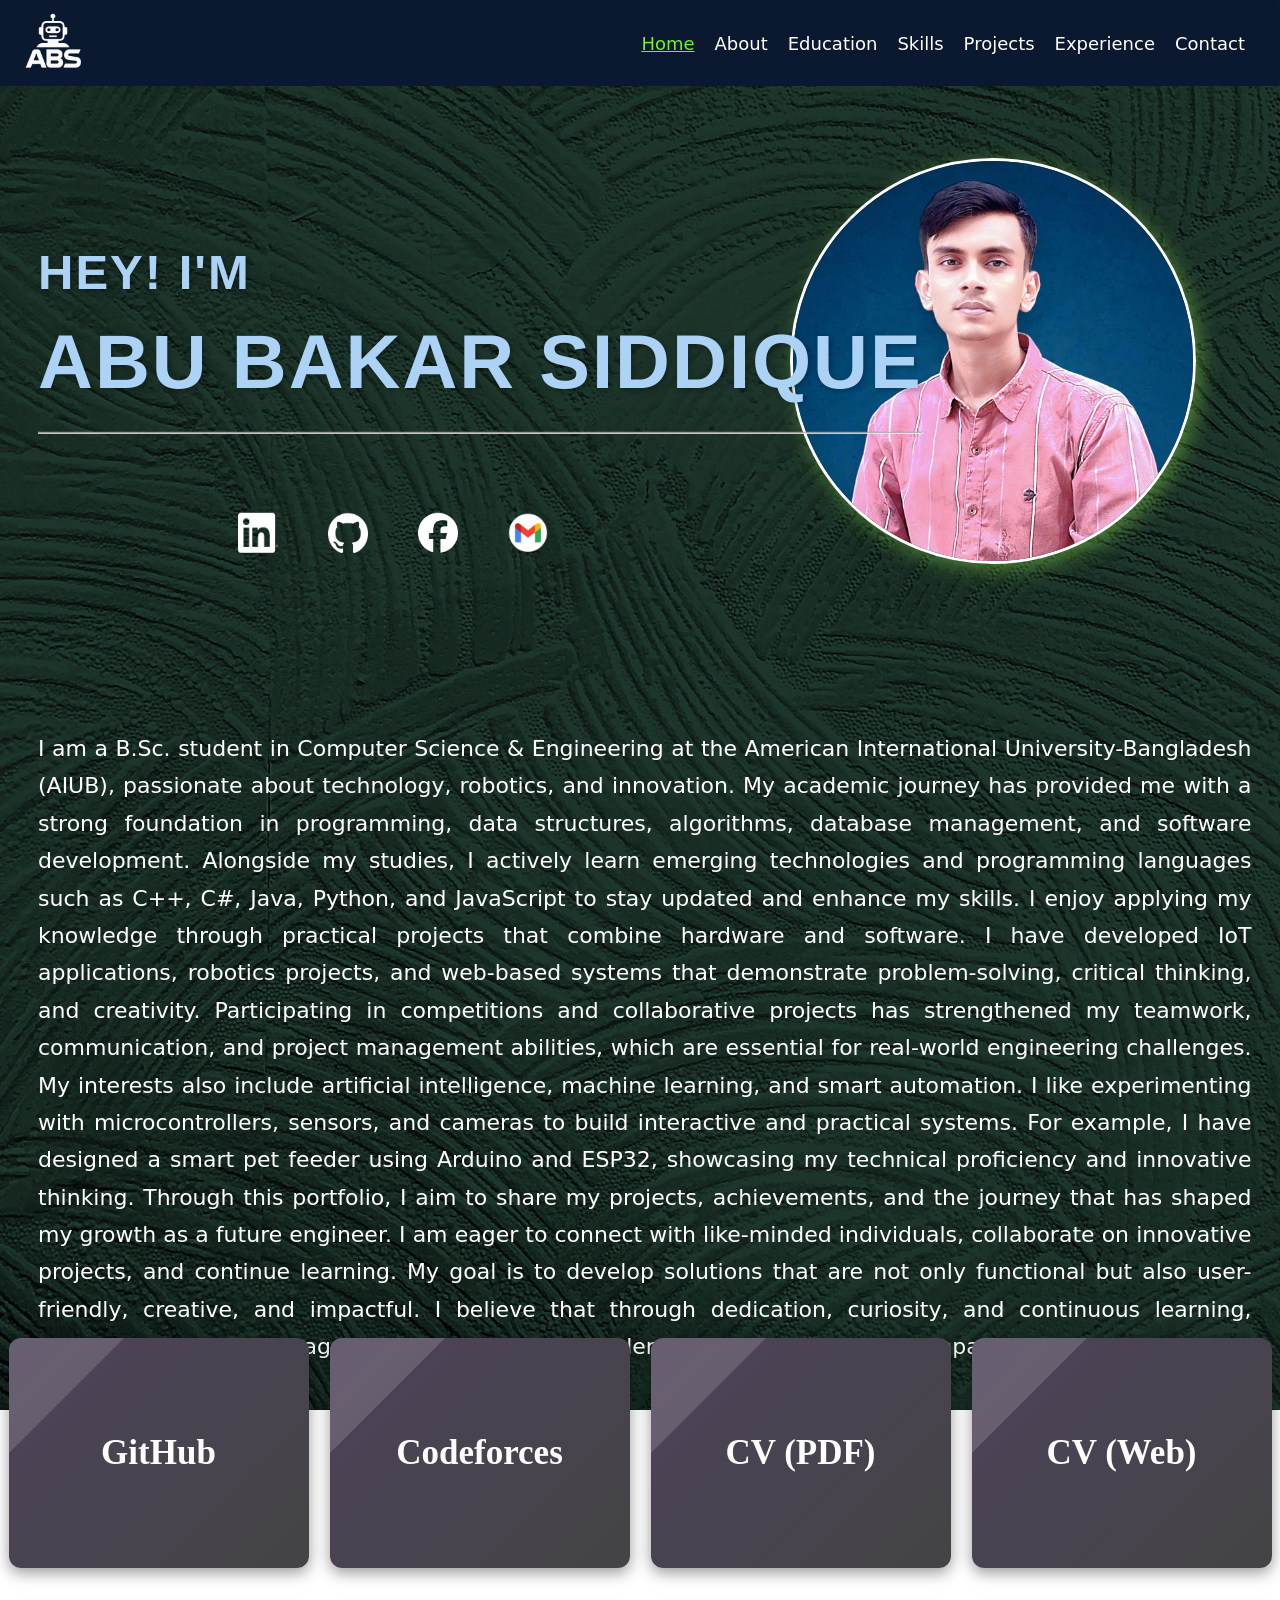
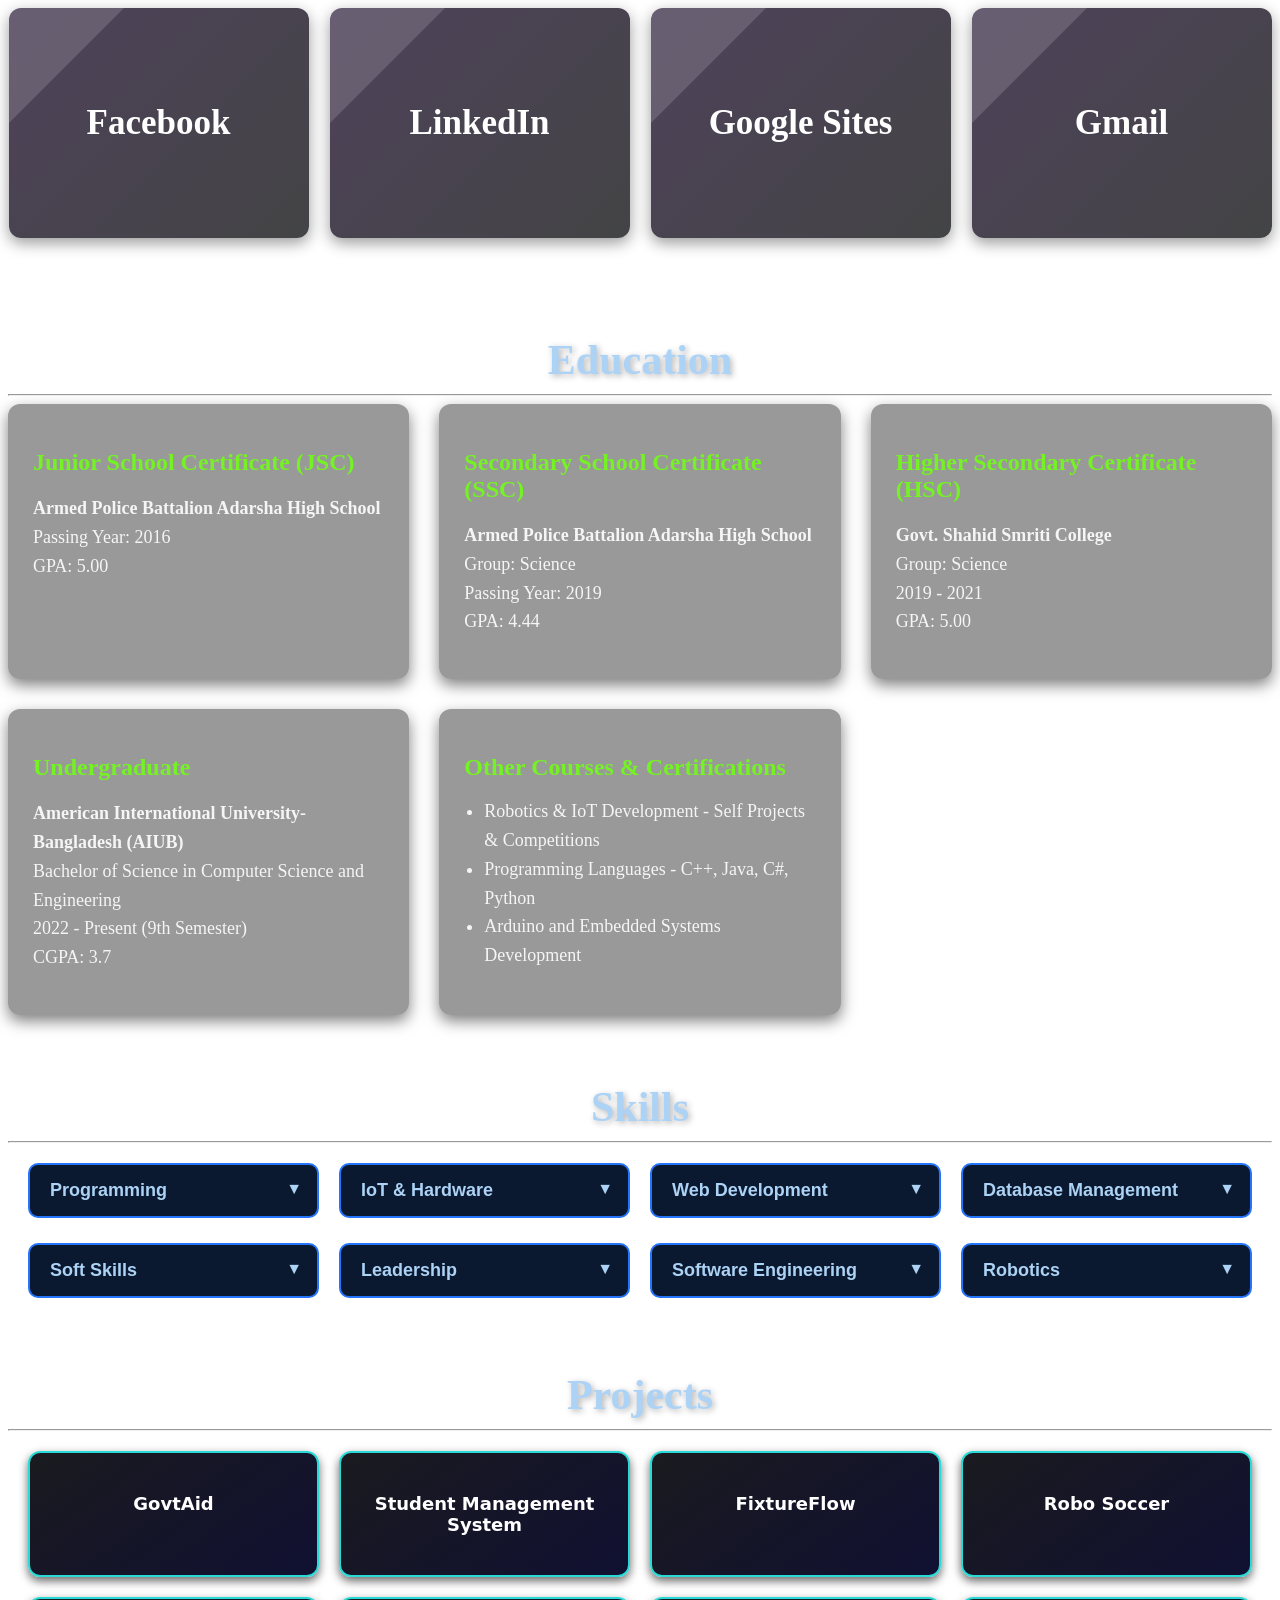
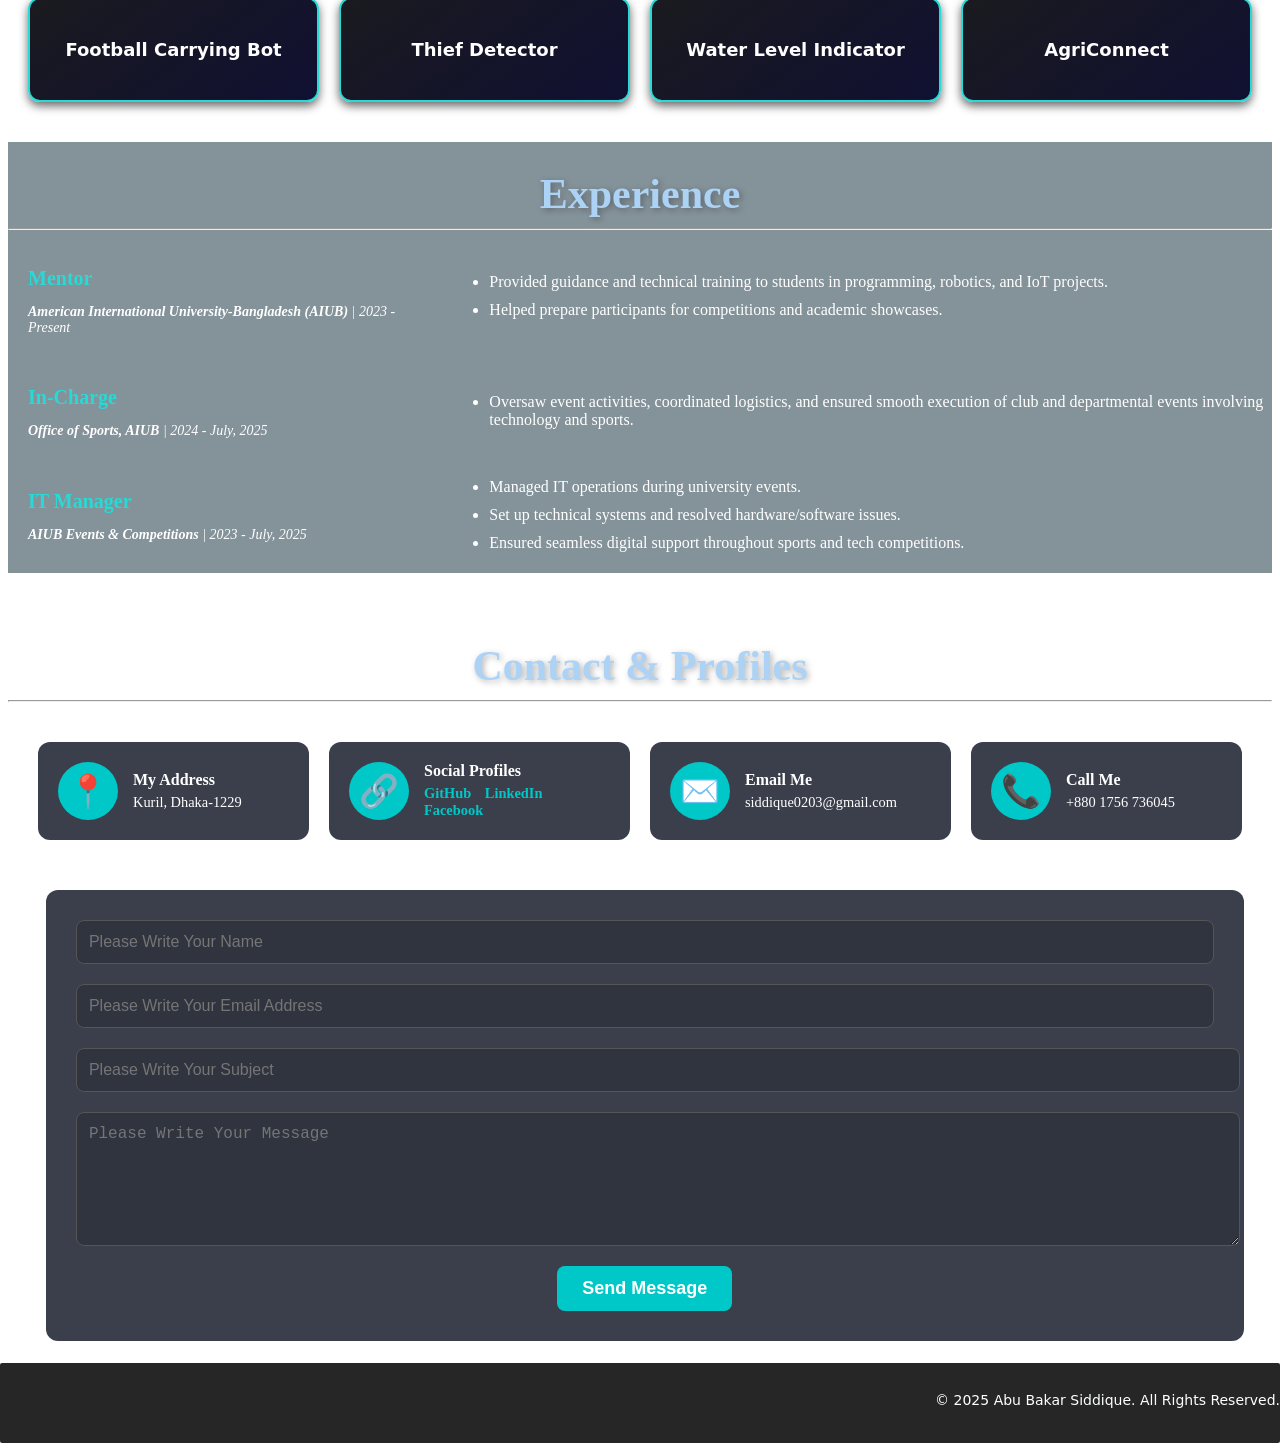
==== index.html @ 4f3260e9 "img" ====
<!DOCTYPE html>
<html lang="en">
<head>
    <meta charset="UTF-8">
    <link rel="stylesheet" href="style.css">
    <title>Portfolio of Siddique</title>
    <header>
        <a href="index.html"><img src="image/abs.png" alt="abs logo"></a>
        <div id="headOption">
            <p class="hp"><a href="#no1">Home</a></p>
            <p class="hp"><a href="#no2">About</a></p>
            <p class="hp"><a href="#no3">Education</a></p>
            <p class="hp"><a href="#no4">Skills</a></p>
            <p class="hp"><a href="#no5">Projects</a></p>
            <p class="hp"><a href="#no6">Experience</a></p>
            <p class="hp" style="margin-right: 35px;"><a href="#no7">Contact</a></p>
        </div>
    </header>
</head>
<body>
    
    <div id="no1" class="content">
        <div id="sidimg"><img src="image/m.jpg"></div>
        <div class="name">
            <h1><span style="font-size: 49px;text-decoration:wavy;">Hey! I'm </span><br> ABU BAKAR SIDDIQUE </h1><hr style="margin-top: -30px;">
        
        <div class="social-links">
            <a href="https://www.linkedin.com/in/md-abu-bakar-siddique-914b93255/" target="_blank">
                <img src="image/ln.png" alt="LinkedIn">
            </a>
            <a href="https://github.com/siddique0203" target="_blank">
                <img src="image/gt.png" alt="GitHub">
            </a>
            <a href="https://www.facebook.com/mdabubakar.siddique.1614" target="_blank">
                <img src="image/fb.png" alt="Facebook">
            </a>
            <a href="mailto:siddique0203@gmail.com">
                <img src="image/gm.png" alt="Email">
            </a>
        </div>
    </div>
        <div id="details">
            <p>
                I am a B.Sc. student in Computer Science & Engineering at the American International University-Bangladesh (AIUB), passionate about technology, robotics, and innovation. My academic journey has provided me with a strong foundation in programming, data structures, algorithms, database management, and software development. Alongside my studies, I actively learn emerging technologies and programming languages such as C++, C#, Java, Python, and JavaScript to stay updated and enhance my skills.  

                I enjoy applying my knowledge through practical projects that combine hardware and software. I have developed IoT applications, robotics projects, and web-based systems that demonstrate problem-solving, critical thinking, and creativity. Participating in competitions and collaborative projects has strengthened my teamwork, communication, and project management abilities, which are essential for real-world engineering challenges.  

                My interests also include artificial intelligence, machine learning, and smart automation. I like experimenting with microcontrollers, sensors, and cameras to build interactive and practical systems. For example, I have designed a smart pet feeder using Arduino and ESP32, showcasing my technical proficiency and innovative thinking.  

                Through this portfolio, I aim to share my projects, achievements, and the journey that has shaped my growth as a future engineer. I am eager to connect with like-minded individuals, collaborate on innovative projects, and continue learning. My goal is to develop solutions that are not only functional but also user-friendly, creative, and impactful. I believe that through dedication, curiosity, and continuous learning, technology can be leveraged to solve real-world problems and create a positive impact in society.
            </p>
        </div>

    </div>
    <div id="no2" class="content" style="height: 600px;">
      <div id="about-buttons">
            <a href="https://github.com/siddique0203" target="_blank" class="btn">GitHub</a>
            <a href="https://codeforces.com/profile/SIDDIQUE.C" target="_blank" class="btn">Codeforces</a>
            <a href="https://drive.google.com/file/d/1Coi8uDRPTYzkLp7B6CYHZ-eCnCxVMT6W/view" target="_blank" class="btn">CV (PDF)</a>
            <a href="cv.html" target="_blank" class="btn">CV (Web)</a>
            <a href="https://facebook.com/mdabubakar.siddique.1614" target="_blank" class="btn">Facebook</a>
            <a href="https://www.linkedin.com/in/md-abu-bakar-siddique-914b93255/" target="_blank" class="btn">LinkedIn</a>
            <a href="https://sites.google.com/view/siddique0203/home?authuser=0" target="_blank" class="btn">Google Sites</a>
            <a href="mailto:siddique0203@gmail.com" target="_blank" class="btn">Gmail</a>
        
        </div>           

    </div>
    <div id="no3" class="content">
        <h1>Education</h1><hr style="margin-top: -30px;">
        <div class="education-grid">
            <section>
                <h2>Junior School Certificate (JSC)</h2>
                <p><strong>Armed Police Battalion Adarsha High School</strong><br>
                Passing Year: 2016<br>
                GPA: 5.00</p>
            </section>

            <section>
                <h2>Secondary School Certificate (SSC)</h2>
                <p><strong>Armed Police Battalion Adarsha High School</strong><br>
                Group: Science<br>
                Passing Year: 2019<br>
                GPA: 4.44</p>
            </section>

            <section>
                <h2>Higher Secondary Certificate (HSC)</h2>
                <p><strong>Govt. Shahid Smriti College</strong><br>
                Group: Science<br>
                2019 - 2021<br>
                GPA: 5.00</p>
            </section>

            <section>
                <h2>Undergraduate</h2>
                <p><strong>American International University-Bangladesh (AIUB)</strong><br>
                Bachelor of Science in Computer Science and Engineering<br>
                2022 - Present (9th Semester)<br>
                CGPA: 3.7</p>
            </section>

            <section>
                <h2>Other Courses & Certifications</h2>
                <ul>
                    <li>Robotics & IoT Development - Self Projects & Competitions</li>
                    <li>Programming Languages - C++, Java, C#, Python</li>
                    <li>Arduino and Embedded Systems Development</li>
                </ul>
            </section>
        </div>
    </div>


   <div id="no4" class="content">
        <h1>Skills</h1><hr style="margin-top: -30px;">

        <div class="skill-accordion">

            <div class="accordion-item">
                <button class="accordion-btn">Programming</button>
                <div class="panel">
                    <ul>
                        <li>C++</li>
                        <li>Java</li>
                        <li>C#</li>
                        <li>Python</li>
                        <li>JavaScript</li>
                        <li>PHP</li>
                    </ul>
                </div>
            </div>

            <div class="accordion-item">
                <button class="accordion-btn">IoT & Hardware</button>
                <div class="panel">
                    <ul>
                        <li>Arduino & ESP32</li>
                        <li>Embedded Systems</li>
                        <li>Robotics Projects</li>
                        <li>Smart Automation</li>
                    </ul>
                </div>
            </div>

            <div class="accordion-item">
                <button class="accordion-btn">Web Development</button>
                <div class="panel">
                    <ul>
                        <li>HTML</li>
                        <li>CSS</li>
                        <li>JavaScript</li>
                        <li>PHP</li>
                        <li>Responsive Design</li>
                    </ul>
                </div>
            </div>

            <div class="accordion-item">
                <button class="accordion-btn">Database Management</button>
                <div class="panel">
                    <ul>
                        <li>MySQL</li>
                        <li>SQL</li>
                        <li>Database Design</li>
                        <li>Query Optimization</li>
                    </ul>
                </div>
            </div>

            <div class="accordion-item">
                <button class="accordion-btn">Soft Skills</button>
                <div class="panel">
                    <ul>
                        <li>Problem Solving</li>
                        <li>Critical Thinking</li>
                        <li>Teamwork & Collaboration</li>
                        <li>Communication</li>
                        <li>Time Management</li>
                    </ul>
                </div>
            </div>

            <div class="accordion-item">
                <button class="accordion-btn">Leadership</button>
                <div class="panel">
                    <ul>
                        <li>Team Leadership</li>
                        <li>Project Management</li>
                        <li>Decision Making</li>
                        <li>Mentoring & Coaching</li>
                    </ul>
                </div>
            </div>

            <div class="accordion-item">
                <button class="accordion-btn">Software Engineering</button>
                <div class="panel">
                    <ul>
                        <li>SDLC</li>
                        <li>Design Patterns</li>
                        <li>Version Control (Git/GitHub)</li>
                        <li>Unit Testing & Debugging</li>
                    </ul>
                </div>
            </div>

            <div class="accordion-item">
                <button class="accordion-btn">Robotics</button>
                <div class="panel">
                    <ul>
                        <li>Robo Soccer Bots</li>
                        <li>Sensor Integration</li>
                        <li>Motor Control & Automation</li>
                        <li>Competition Projects</li>
                    </ul>
                </div>
            </div>

        </div>
    </div>


    <div id="no5" class="content">
        <h1 style=" text-align: center;
        font-size: 42px;
        margin-bottom: 40px;
        color: #acd2f5;
        text-shadow: 2px 2px 6px rgba(0,0,0,0.3);">Projects</h1><hr style="margin-top: -30px;">
        <div class="projects-grid">
    <!-- Project Buttons -->
        <div class="project-card" onclick="showProject('govtaid')">
            <span>GovtAid</span>
            </div>
            <div class="project-card" onclick="showProject('sms')">
            <span>Student Management System</span>
            </div>
            <div class="project-card" onclick="showProject('fixtureflow')">
            <span>FixtureFlow</span>
            </div>
            <div class="project-card" onclick="showProject('robosoccer')">
            <span>Robo Soccer</span>
            </div>
            <div class="project-card" onclick="showProject('footballbot')">
            <span>Football Carrying Bot</span>
            </div>
            <div class="project-card" onclick="showProject('thiefdetector')">
            <span>Thief Detector</span>
            </div>
            <div class="project-card" onclick="showProject('waterlevel')">
            <span>Water Level Indicator</span>
            </div>
            <div class="project-card" onclick="showProject('agriconnect')">
            <span>AgriConnect</span>
            </div>
        </div>

        <!-- Project Details (Hidden initially) -->
        <div id="project-details" class="project-details">
            
        </div>
        
    </div>

    <div id="no6" class="content">
        <h1 style="text-align: center;
    font-size: 42px;
    margin-bottom: 40px;
    color: #acd2f5;
    text-shadow: 2px 2px 6px rgba(0,0,0,0.3);">Experience</h1>
        <hr style="margin-top: -30px;">

        <div class="experience-container">
            <div class="experience-left">
                <h2>Mentor</h2>
                <p><strong>American International University-Bangladesh (AIUB)</strong> | 2023 - Present</p>
            </div>
            <div class="experience-right">
                <ul>
                    <br><li>Provided guidance and technical training to students in programming, robotics, and IoT projects.</li>
                    <li>Helped prepare participants for competitions and academic showcases.</li>
                </ul>
            </div>
            
            <div class="experience-left">
                <h2>In-Charge</h2>
                <p><strong>Office of Sports, AIUB</strong> | 2024 - July, 2025</p>
            </div>
            <div class="experience-right">
                <ul>
                    <br><li>Oversaw event activities, coordinated logistics, and ensured smooth execution of club and departmental events involving technology and sports.</li>
                </ul>
            </div>

            <div class="experience-left">
                <h2>IT Manager</h2>
                <p><strong>AIUB Events & Competitions</strong> | 2023 - July, 2025</p>
            </div>
            <div class="experience-right">
                <ul>
                    <li>Managed IT operations during university events.</li>
                    <li>Set up technical systems and resolved hardware/software issues.</li>
                    <li>Ensured seamless digital support throughout sports and tech competitions.</li>
                </ul>
            </div>
        </div>
    </div>

    <div id="no7" class="content">
            <h1 style="text-align: center;
                font-size: 42px;
                margin-bottom: 40px;
                color: #acd2f5;
                text-shadow: 2px 2px 6px rgba(0,0,0,0.3);">Contact & Profiles</h1>
            <hr style="margin-top: -30px; margin-bottom: 40px;">
            <div class="contact-cards">
        <div class="card" style="margin-left: 30px;">
            <div class="icon">📍</div>
            <div class="details">
                <h4>My Address</h4>
                <p>Kuril, Dhaka-1229</p>
            </div>
            </div>

            <div class="card">
            <div class="icon">🔗</div>
            <div class="details">
                <h4>Social Profiles</h4>
                <p>
                <a href="https://github.com/siddique0203" target="_blank">GitHub</a>
                <a href="https://www.linkedin.com/in/md-abu-bakar-siddique-914b93255/" target="_blank">LinkedIn</a>
                <a href="https://www.facebook.com/mdabubakar.siddique.1614" target="_blank">Facebook</a>
                </p>
            </div>
            </div>

            <div class="card">
            <div class="icon">✉️</div>
            <div class="details">
                <h4>Email Me</h4>
                <p>siddique0203@gmail.com</p>
            </div>
            </div>

            <div class="card" style="margin-right: 30px;">
            <div class="icon">📞</div>
            <div class="details">
                <h4>Call Me</h4>
                <p>+880 1756 736045</p>
            </div>
            </div>
        </div>

        <!-- Email Form -->
        <form id="email-form" class="email-form">
            <div class="form-row">
            <input type="text" name="name" placeholder="Please Write Your Name" required>
            <input type="email" name="email" placeholder="Please Write Your Email Address" required>
            </div>
            <input type="text" name="subject" placeholder="Please Write Your Subject" required>
            <textarea name="message" rows="6" placeholder="Please Write Your Message" required></textarea>
            <button type="submit" class="send-btn" disabled>Send Message</button>
        </form>
    </div>


    <footer>
        <p>&copy; 2025 Abu Bakar Siddique. All Rights Reserved.</p>
    </footer>
    <script src="script.js"></script>
</body>
</html>
---- style.css ----
body{   
    background-image: url("image/bg.jpg");
    display: flex;
    flex-direction: column;
    background-repeat: no-repeat;
    background-size: cover;     /* make it cover full screen */
    background-attachment: fixed; /* keeps background fixed */
    background-position: center;
}
header{
    background-color: #0A192F;
    position:fixed;
    display: flex;
    border-radius: 2px;
    width: 100%;
    margin:-8px;
    color:#FFFFFF;
    font-family: system-ui, -apple-system, BlinkMacSystemFont, 'Segoe UI', Roboto, Oxygen, Ubuntu, Cantarell, 'Open Sans', 'Helvetica Neue', sans-serif;
    z-index: 1000;
}

header img{
    position: relative;
    display:flex;
    height: 80px;
    border-radius: 4px;
    padding: 3px;
    left:10px;
    transition: transform 0.2s ease-in-out;
}
header img:hover{
    transform: scale(1.05);

}

#headOption {
    display: flex;
    position: absolute;
    gap: 20px; 
    align-items: center;
    text-align: right;
    right:0%;
    top: 20%;
}
#headOption a{
    color: white;
    text-decoration: none;
    display: inline-block;
    transition: transform 0.3s ease-in-out;
    font-weight: 550px;
    font-size: 18px;
}
#headOption a:hover, #headOption a:focus{
    color: rgb(115, 242, 36);
    text-decoration: underline;
    transform: scale(1.05);
    transform: translateY(-3px);
}
#headOption a.active {
    color: rgb(115, 242, 36);   /* Highlight color */
    text-decoration: underline;
}
footer{
    background-color:#262627;
    color:#fdffff;
    font-family: system-ui, -apple-system, BlinkMacSystemFont, 'Segoe UI', Roboto, Oxygen, Ubuntu, Cantarell, 'Open Sans', 'Helvetica Neue', sans-serif;
    font-size: 14px;
    padding: 15px 0;
    text-align: right;
    border-radius: 2px;
    margin: -8px;
    z-index: 1000;
    height: 50px;
}
#no7{
    margin-bottom: 30px;
}
#no1 {
    margin-top: 100px;
    display: flex;
    position: relative;
    min-height: 1200px;  
}
.content{
    /*border: 1px solid white;*/
    color:white;
    border-bottom: 10px;
}
;
;

;
;
;
#sidimg {
    
    transform: translateX(-50%);
    text-align: center;
}

#sidimg img {
    position: absolute;
    top: 50px;              
    right:6%;
    width: 400px;          
    height: 400px;
    border-radius: 50%;
    object-fit: cover;
    border: 3px solid white;
    box-shadow: 5px 6px 20px rgba(155, 247, 75, 0.4);
    transition: transform 0.3s ease-in-out;
}

#sidimg img:hover {
    transform: scale(1.08);
}
.name {
    font-family: 'Montserrat', sans-serif;
    font-size: 38px;
    position: absolute;
    top: 200px;
    left: 30px;
    transform: translateY(-50%);
    color: #acd2f5; 
    letter-spacing: 2px;
    line-height: 1.3;
    text-transform: uppercase;
    text-shadow: 2px 2px 6px rgba(0,0,0,0.3);
    
}
.social-links {
    position: absolute;   
    top: 350px;            
    left: 200px;
    display: flex;
    gap: 50px;
}

.social-links a img {
    width: 40px;           
    height: 40px;
    transition: transform 0.3s, filter 0.3s;
}

.social-links a img:hover {
    transform: scale(1.2);
    filter: brightness(1.5);   
}



#details {
    height: 44%;
    width: 96%;
    position: absolute;
    top: 600px;
    left: 30px;
    font-family:system-ui, -apple-system, BlinkMacSystemFont, 'Segoe UI', Roboto, Oxygen, Ubuntu, Cantarell, 'Open Sans', 'Helvetica Neue', sans-serif;
    font-size: 22px;
    color:white;
    line-height: 1.7;
    text-align: justify;
}
,
,
,
,
,
#no2{
   position: relative;
    height: 1000px;
    display: flex;
    justify-content: center;   
    align-items: center;       
    padding: 50px 0;
    text-align: center;
    border: 20px;
}

#about-buttons {
    display: grid;
    grid-template-columns: repeat(4, 1fr); 
    justify-items: center;  
    position: relative;
    top:20px; 
    gap: 20px;
    

}

.btn {
    height: 200px;
    display: inline-block;
    padding: 15px 25px;
    font-size: 35px;
    font-weight: bold;
    color: #fff;
    text-decoration: none;
    text-align: center;
    border-radius: 12px;  
    background: linear-gradient(135deg, #4e425a, #434445);  
    box-shadow: 0 5px 15px rgba(0, 0, 0, 0.4);
    transition: all 0.4s ease;
    width: 100%;
    max-width: 250px;
    position: relative;
    overflow: hidden;
    margin: 10px;
     display: flex;               /* use flex for perfect centering */
    align-items: center;         /* vertical center */
    justify-content: center;     /* horizontal center */
    text-align: center; 
  }

  .btn::before {
    content: '';
    position: absolute;
    top: 0;
    left: -100%;
    width: 100%;
    height: 100%;
    background: rgba(255,255,255,0.15);
    transform: skewX(-45deg);
    transition: all 0.5s ease;
  }

  .btn:hover::before {
    left: 100%;
  }

  .btn:hover {
    transform: translateY(-5px);
    box-shadow: 0 10px 20px rgba(0, 0, 0, 0.6);
  }

  .btn:active {
    transform: translateY(2px);
    box-shadow: 0 5px 10px rgba(0, 0, 0, 0.5);
  }
  ,
  ,
  ,
  ,
  ,
  #no3 {
    position: relative;
    background-color: #0A192F; /* dark background for contrast */
    color: white;
    padding: 50px 40px;
    font-family: system-ui, sans-serif;
}

#no3 h1 {
    text-align: center;
    font-size: 42px;
    margin-bottom: 40px;
    color: #acd2f5;
    text-shadow: 2px 2px 6px rgba(0,0,0,0.3);
}

.education-grid {
    display: grid;
    grid-template-columns: repeat(auto-fit, minmax(400px, 1fr));
    gap: 30px;
}

.education-grid section {
    background-color: rgba(0,0,0,0.4);
    padding: 25px;
    border-radius: 12px;
    box-shadow: 0 6px 15px rgba(0,0,0,0.5);
    transition: transform 0.3s, box-shadow 0.3s;
}

.education-grid section:hover {
    transform: translateY(-5px);
    box-shadow: 0 12px 25px rgba(0,0,0,0.7);
}

.education-grid h2 {
    color: #75f224; /* subtle highlight */
    margin-bottom: 12px;
}

.education-grid p, .education-grid li {
    color: #f5f5f5;
    font-size: 18px;
    line-height: 1.6;
}

.education-grid ul {
    padding-left: 20px;
}
;
;
;
;
;
#no4 {
    padding: 50px 40px;
    background-color: #0A192F;
    color: white;
    font-family: system-ui, sans-serif;
}

#no4 h1 {
    text-align: center;
    font-size: 42px;
    margin-bottom: 40px;
    color: #acd2f5;
    text-shadow: 2px 2px 6px rgba(0,0,0,0.3);
}

.skill-accordion {
    display: grid;
    grid-template-columns: repeat(4, 1fr);     
    gap: 20px;
    margin-top: 20px;
    margin-left: 20px;
    margin-right: 20px;
}

.accordion-item {
    display: flex;
    flex-direction: column;
}

.accordion-btn {
    background-color: #0A192F;
    color: #acd2f5;
    font-size: 18px;
    font-weight: 600;
    border: 2px solid #2575fc;
    padding: 15px 20px;
    border-radius: 10px;
    cursor: pointer;
    text-align: left;
    position: relative;
    transition: all 0.3s ease;
}

.accordion-btn:hover {
    background-color: #2575fc;
    color: white;
}

.accordion-btn::after {
    content: '\25BC';
    position: absolute;
    right: 15px;
    font-size: 16px;
    transition: transform 0.3s ease;
}

.accordion-btn.active::after {
    transform: rotate(180deg);
}

.panel {
    max-height: 0;
    overflow: hidden;
    transition: max-height 0.5s ease;
    background-color: rgba(37, 21, 21, 0.8);
    border-radius: 0 0 10px 10px;
    padding: 0 15px;
    margin-top: 5px;
}

.panel ul {
    list-style-type: disc;
    margin: 10px 0;
    padding-left: 20px;
}

.panel ul li {
    padding: 5px 0;
    font-size: 16px;
    color: #ffffff;
}
;
;
;
;
#no5 h1 {
    text-align: center;
    font-size: 42px;
    margin-bottom: 40px;
    color: #acd2f5;
    text-shadow: 2px 2px 6px rgba(0,0,0,0.3);
}

.projects-grid {
    display: grid;
    grid-template-columns: repeat(4, 1fr);     
    gap: 20px;
    margin-top: 20px;
    margin-left: 20px;
    margin-right: 20px;
}

 
.project-card {
  background: linear-gradient(145deg, #1a1a1f, #101032);
  border: 2px solid #29d9d5;
  font-family: system-ui, sans-serif;
  font-size: 18px;
  border-radius: 12px;
  padding: 40px 0;
  text-align: center;
  color: #fff;
  font-weight: 600;
  cursor: pointer;
  transition: all 0.3s ease;
  box-shadow: 0 4px 10px rgba(0,0,0,0.6);
}

.project-card:hover {
  transform: scale(1.08);
  background: linear-gradient(145deg, #0d0d12, #1a1a1f);
  box-shadow: 0 6px 15px rgba(41, 217, 213, 0.7);
}

 
.project-details {
  margin-top: 30px;
  padding: 20px;
  background: rgba(20, 20, 25, 0.9);
  border: 1px solid #29d9d5;
  border-radius: 10px;
  color: #eee;
  display: none;
  animation: fadeIn 0.5s ease;
}

@keyframes fadeIn {
  from { opacity: 0; transform: translateY(20px); }
  to { opacity: 1; transform: translateY(0); }
}
;
;
;;
;
;
#no6 h1 {
    text-align: center;
    font-size: 42px;
    margin-bottom: 40px;
    color: #acd2f5;
    text-shadow: 2px 2px 6px rgba(0,0,0,0.3);
}

#no6{
    background: rgba(10, 38, 52, 0.5);
    margin-top: 20px;

}
}
#no3{
    margin-top: 40px;
}
#no4{
    margin-top: 40px;
}
#no5{
    margin-top: 40px;
}
#no6{
    margin-top: 40px;
}
#no7{
    margin-top: 40px;
}
.experience-container {
    display: grid;
    grid-template-columns: 1fr 2fr;
    gap: 20px 40px;
    margin-top: 20px;
    margin-left: 20px;
    
}

.experience-left h2 {
    color: #29d9d5;
    font-size: 20px;
    margin-bottom: 5px;
}

.experience-left p {
    color: #ffffff;
    font-size: 14px;
    font-style: italic;
}

.experience-right ul {
    list-style-type: disc;
    padding-left: 20px;
    margin-top: 0;
}

.experience-right ul li {
    padding: 5px 0;
    font-size: 16px;
    color: #ffffff;
}
;
;
;;
;
;
;
;

#no6 h1 {
    text-align: center;
    font-size: 42px;
    margin-bottom: 40px;
    color: #acd2f5;
    text-shadow: 2px 2px 6px rgba(0,0,0,0.3);
}

.contact-cards {
  display: grid;
  grid-template-columns: repeat(auto-fit, minmax(250px, 1fr));
  gap: 20px;
  margin-bottom: 50px;
}

.card {
  background-color: #3a3f4b;
  display: flex;
  align-items: center;
  padding: 20px;
  border-radius: 12px;
  gap: 15px;
  transition: all 0.3s ease;
}


.card:hover {
  background-color: #434a58;
}

.card .icon {
  font-size: 2em;
  background-color: #00c8c8;
  padding: 10px;
  border-radius: 50%;
  display: flex;
  align-items: center;
  justify-content: center;
}

.card .details h4 {
  margin: 0 0 5px 0;
  font-weight: 600;
}

.card .details p {
  margin: 0;
  font-size: 0.9em;
}


.card .details p a {
  color: #00c8c8;
  margin-right: 10px;
  text-decoration: none;
  font-weight: bold;
}
.card .details p a:hover { text-decoration: underline; }


.email-form {
  background-color: #3a3f4b;
  padding: 30px;
  border-radius: 12px;
  display: flex;
  flex-direction: column;
  gap: 20px;
  width: 90%;
  display: flex;
  position:relative;
  left:3%;
  font-family: system-ui, -apple-system, BlinkMacSystemFont, 'Segoe UI', Roboto, Oxygen, Ubuntu, Cantarell, 'Open Sans', 'Helvetica Neue', sans-serif;
}

.email-form .form-row {
  display: flex;
  gap: 20px;
  flex-wrap: wrap;
}

.email-form input,
.email-form textarea {
  padding: 12px;
  border-radius: 8px;
  border: 1px solid #555;
  background-color: #2f343f;
  color: #fff;
  font-size: 16px;
  width: 100%;
}

.email-form input:focus,
.email-form textarea:focus {
  outline: none;
  border-color: #00c8c8;
  box-shadow: 0 0 8px rgba(0,200,200,0.5);
}

.send-btn {
  background-color: #00c8c8;
  color: #fff;
  border: none;
  padding: 12px 25px;
  border-radius: 8px;
  font-weight: bold;
  font-size: 18px;
  cursor: pointer;
  align-self: flex-start;
  transition: all 0.3s ease;
  display: flex;
  align-self: center;
}

.send-btn:hover {
  background-color: #00a0a0;
  transform: translateY(-2px);
}
;
;
;
;
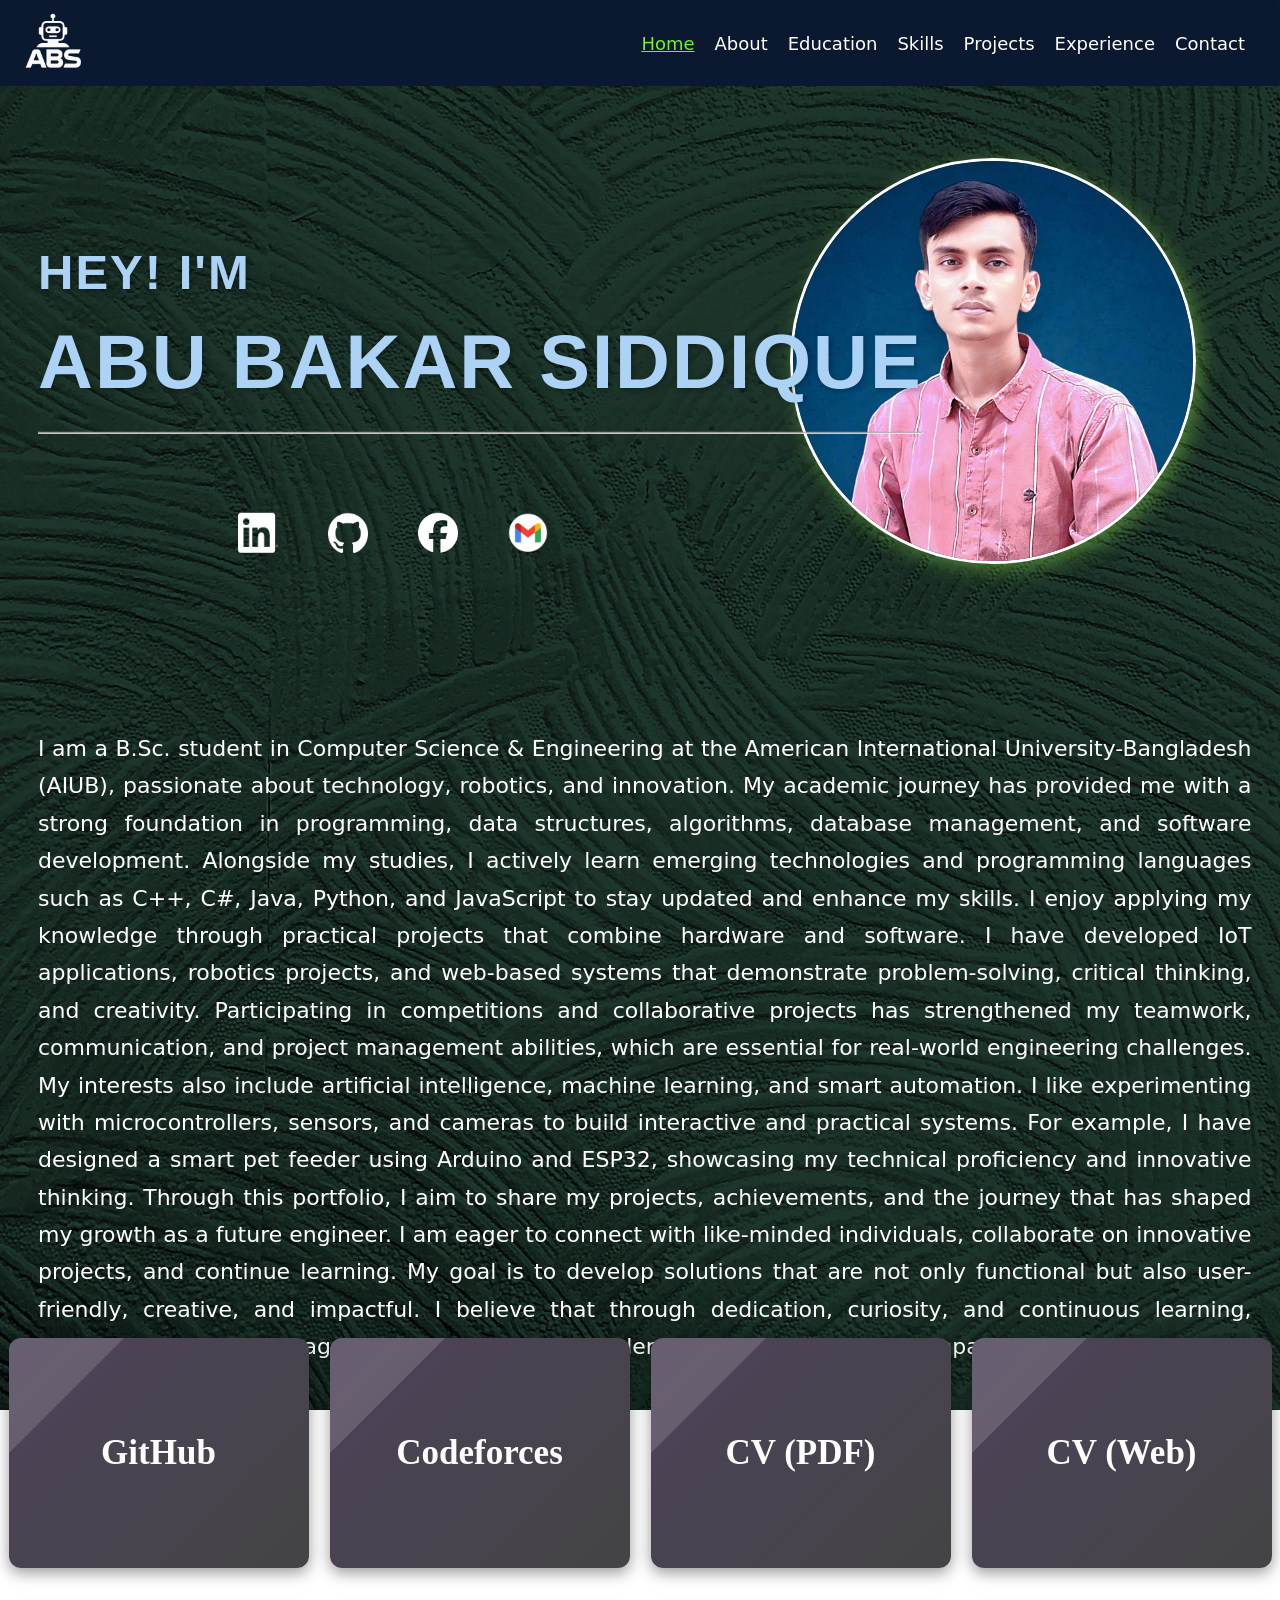
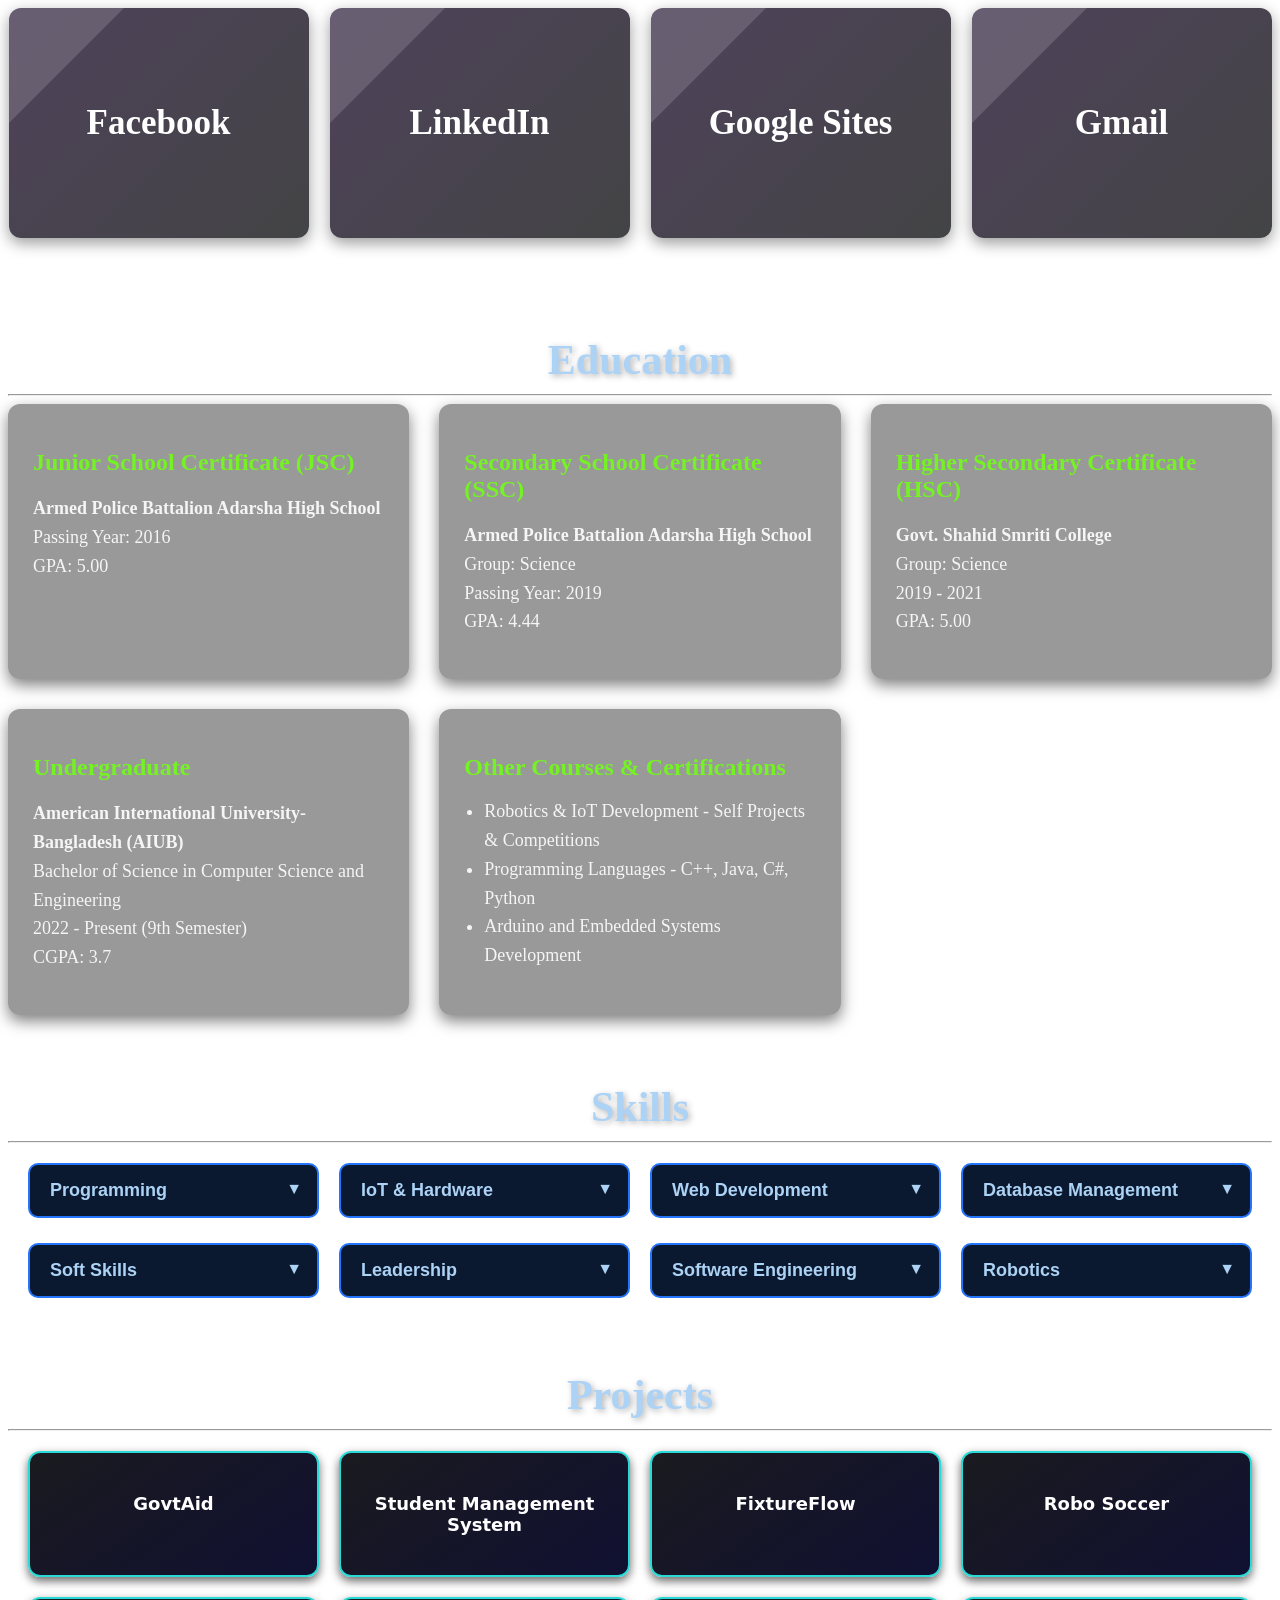
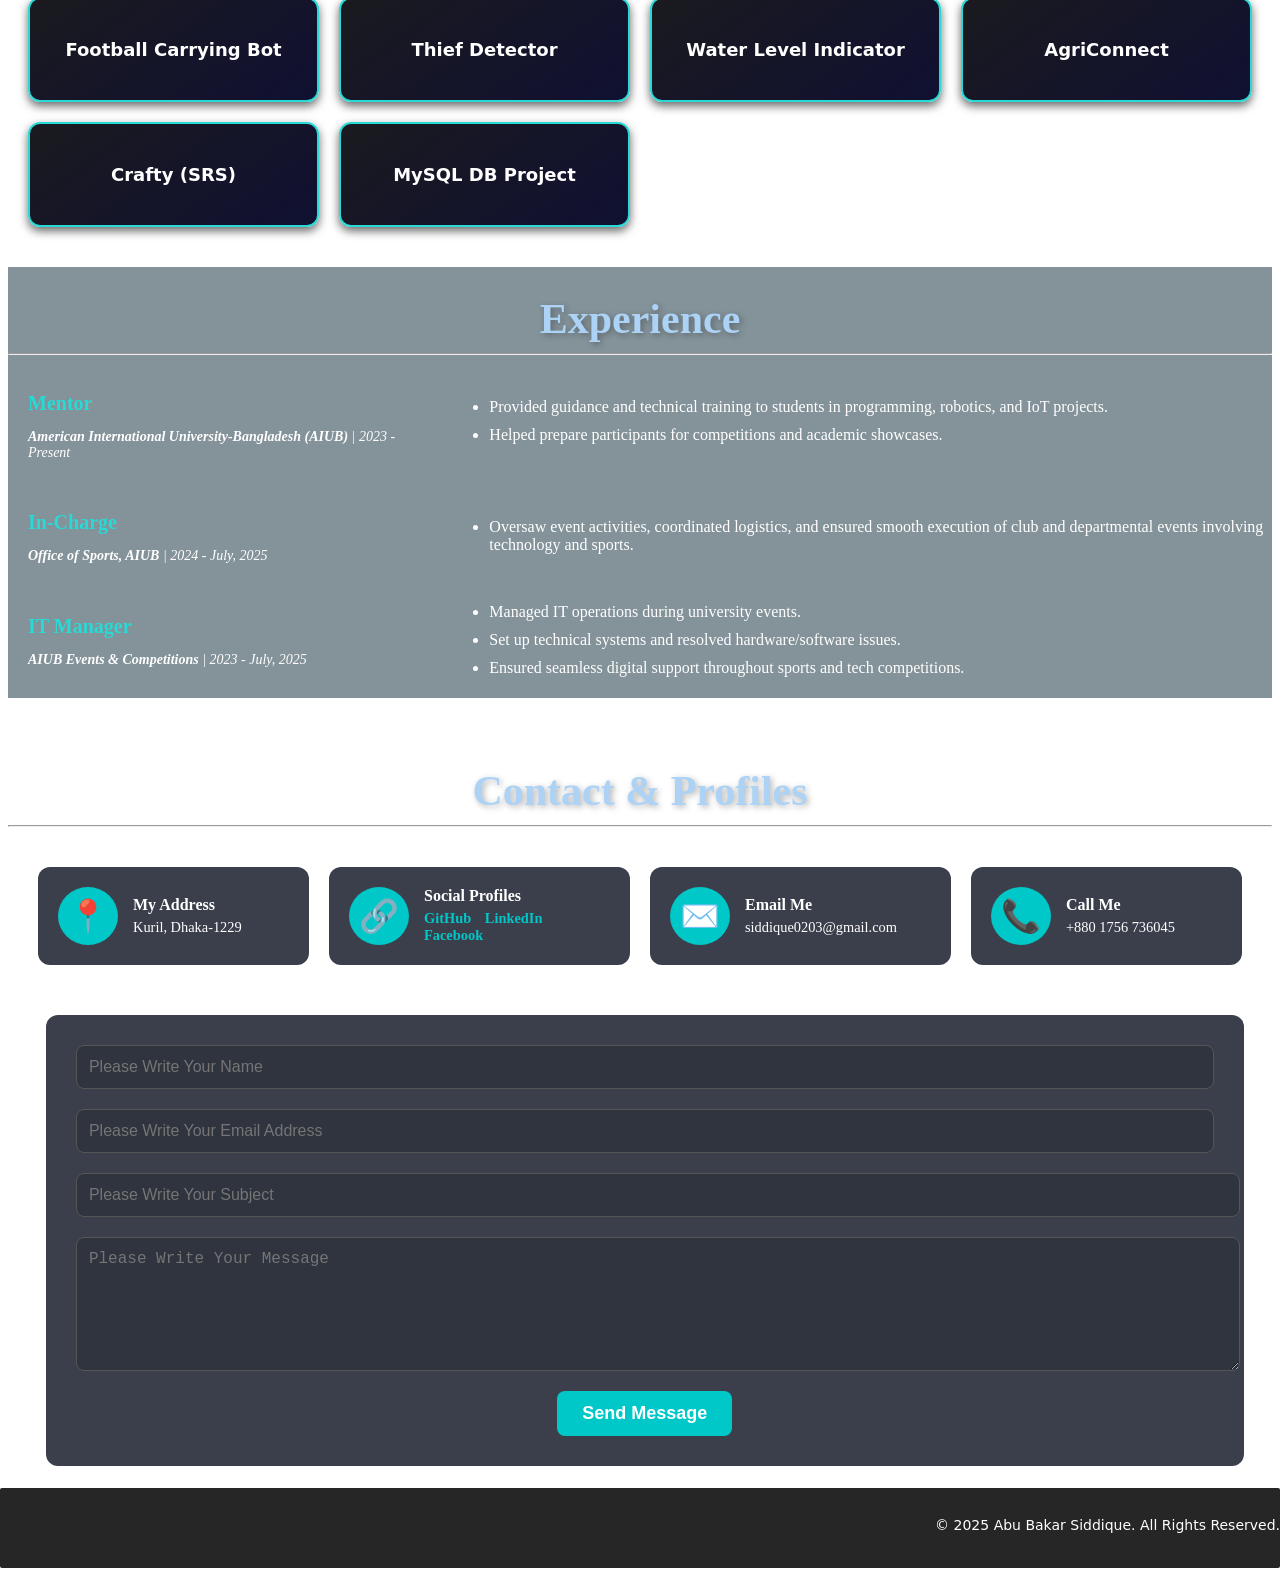
==== commit 99369845: "cv updated" ====
--- a/index.html
+++ b/index.html
@@ -1,5 +1,6 @@
 <!DOCTYPE html>
 <html lang="en">
+
 <head>
     <meta charset="UTF-8">
     <link rel="stylesheet" href="style.css">
@@ -17,87 +18,80 @@
         </div>
     </header>
 </head>
+
 <body>
-    
+
     <div id="no1" class="content">
         <div id="sidimg"><img src="image/m.jpg"></div>
         <div class="name">
-            <h1><span style="font-size: 49px;text-decoration:wavy;">Hey! I'm </span><br> ABU BAKAR SIDDIQUE </h1><hr style="margin-top: -30px;">
-        
-        <div class="social-links">
-            <a href="https://www.linkedin.com/in/md-abu-bakar-siddique-914b93255/" target="_blank">
-                <img src="image/ln.png" alt="LinkedIn">
-            </a>
-            <a href="https://github.com/siddique0203" target="_blank">
-                <img src="image/gt.png" alt="GitHub">
-            </a>
-            <a href="https://www.facebook.com/mdabubakar.siddique.1614" target="_blank">
-                <img src="image/fb.png" alt="Facebook">
-            </a>
-            <a href="mailto:siddique0203@gmail.com">
-                <img src="image/gm.png" alt="Email">
-            </a>
-        </div>
-    </div>
+            <h1><span style="font-size: 49px;text-decoration:wavy;">Hey! I'm </span><br> ABU BAKAR SIDDIQUE </h1>
+            <hr style="margin-top: -30px;">
+
+            <div class="social-links">
+                <a href="https://www.linkedin.com/in/md-abu-bakar-siddique-914b93255/" target="_blank">
+                    <img src="image/ln.png" alt="LinkedIn">
+                </a>
+                <a href="https://github.com/siddique0203" target="_blank">
+                    <img src="image/gt.png" alt="GitHub">
+                </a>
+                <a href="https://www.facebook.com/mdabubakar.siddique.1614" target="_blank">
+                    <img src="image/fb.png" alt="Facebook">
+                </a>
+                <a href="mailto:siddique0203@gmail.com">
+                    <img src="image/gm.png" alt="Email">
+                </a>
+            </div>
+        </div>
         <div id="details">
             <p>
-                I am a B.Sc. student in Computer Science & Engineering at the American International University-Bangladesh (AIUB), passionate about technology, robotics, and innovation. My academic journey has provided me with a strong foundation in programming, data structures, algorithms, database management, and software development. Alongside my studies, I actively learn emerging technologies and programming languages such as C++, C#, Java, Python, and JavaScript to stay updated and enhance my skills.  
-
-                I enjoy applying my knowledge through practical projects that combine hardware and software. I have developed IoT applications, robotics projects, and web-based systems that demonstrate problem-solving, critical thinking, and creativity. Participating in competitions and collaborative projects has strengthened my teamwork, communication, and project management abilities, which are essential for real-world engineering challenges.  
-
-                My interests also include artificial intelligence, machine learning, and smart automation. I like experimenting with microcontrollers, sensors, and cameras to build interactive and practical systems. For example, I have designed a smart pet feeder using Arduino and ESP32, showcasing my technical proficiency and innovative thinking.  
-
-                Through this portfolio, I aim to share my projects, achievements, and the journey that has shaped my growth as a future engineer. I am eager to connect with like-minded individuals, collaborate on innovative projects, and continue learning. My goal is to develop solutions that are not only functional but also user-friendly, creative, and impactful. I believe that through dedication, curiosity, and continuous learning, technology can be leveraged to solve real-world problems and create a positive impact in society.
+                I am a B.Sc. student in Computer Science & Engineering at the American International University-Bangladesh (AIUB), passionate about technology, robotics, and innovation. My academic journey has provided me with a strong foundation in programming, data
+                structures, algorithms, database management, and software development. Alongside my studies, I actively learn emerging technologies and programming languages such as C++, C#, Java, Python, and JavaScript to stay updated and enhance my
+                skills. I enjoy applying my knowledge through practical projects that combine hardware and software. I have developed IoT applications, robotics projects, and web-based systems that demonstrate problem-solving, critical thinking, and creativity.
+                Participating in competitions and collaborative projects has strengthened my teamwork, communication, and project management abilities, which are essential for real-world engineering challenges. My interests also include artificial intelligence,
+                machine learning, and smart automation. I like experimenting with microcontrollers, sensors, and cameras to build interactive and practical systems. For example, I have designed a smart pet feeder using Arduino and ESP32, showcasing my
+                technical proficiency and innovative thinking. Through this portfolio, I aim to share my projects, achievements, and the journey that has shaped my growth as a future engineer. I am eager to connect with like-minded individuals, collaborate
+                on innovative projects, and continue learning. My goal is to develop solutions that are not only functional but also user-friendly, creative, and impactful. I believe that through dedication, curiosity, and continuous learning, technology
+                can be leveraged to solve real-world problems and create a positive impact in society.
             </p>
         </div>
 
     </div>
     <div id="no2" class="content" style="height: 600px;">
-      <div id="about-buttons">
+        <div id="about-buttons">
             <a href="https://github.com/siddique0203" target="_blank" class="btn">GitHub</a>
             <a href="https://codeforces.com/profile/SIDDIQUE.C" target="_blank" class="btn">Codeforces</a>
-            <a href="https://drive.google.com/file/d/1Coi8uDRPTYzkLp7B6CYHZ-eCnCxVMT6W/view" target="_blank" class="btn">CV (PDF)</a>
+            <a href="https://aiubedu60714-my.sharepoint.com/:b:/g/personal/22-48322-3_student_aiub_edu/IQCICWanB8akQYwQ9LZYaVQyARojucy5ZVUGJmR1DVt83Jo?e=qsr6ls" target="_blank" class="btn">CV (PDF)</a>
             <a href="cv.html" target="_blank" class="btn">CV (Web)</a>
             <a href="https://facebook.com/mdabubakar.siddique.1614" target="_blank" class="btn">Facebook</a>
-            <a href="https://www.linkedin.com/in/md-abu-bakar-siddique-914b93255/" target="_blank" class="btn">LinkedIn</a>
+            <a href="https://www.linkedin.com/in/siddique0203/" target="_blank" class="btn">LinkedIn</a>
             <a href="https://sites.google.com/view/siddique0203/home?authuser=0" target="_blank" class="btn">Google Sites</a>
             <a href="mailto:siddique0203@gmail.com" target="_blank" class="btn">Gmail</a>
-        
-        </div>           
+
+        </div>
 
     </div>
     <div id="no3" class="content">
-        <h1>Education</h1><hr style="margin-top: -30px;">
+        <h1>Education</h1>
+        <hr style="margin-top: -30px;">
         <div class="education-grid">
             <section>
                 <h2>Junior School Certificate (JSC)</h2>
-                <p><strong>Armed Police Battalion Adarsha High School</strong><br>
-                Passing Year: 2016<br>
-                GPA: 5.00</p>
+                <p><strong>Armed Police Battalion Adarsha High School</strong><br> Passing Year: 2016<br> GPA: 5.00</p>
             </section>
 
             <section>
                 <h2>Secondary School Certificate (SSC)</h2>
-                <p><strong>Armed Police Battalion Adarsha High School</strong><br>
-                Group: Science<br>
-                Passing Year: 2019<br>
-                GPA: 4.44</p>
+                <p><strong>Armed Police Battalion Adarsha High School</strong><br> Group: Science<br> Passing Year: 2019<br> GPA: 4.44</p>
             </section>
 
             <section>
                 <h2>Higher Secondary Certificate (HSC)</h2>
-                <p><strong>Govt. Shahid Smriti College</strong><br>
-                Group: Science<br>
-                2019 - 2021<br>
-                GPA: 5.00</p>
+                <p><strong>Govt. Shahid Smriti College</strong><br> Group: Science<br> 2019 - 2021<br> GPA: 5.00</p>
             </section>
 
             <section>
                 <h2>Undergraduate</h2>
-                <p><strong>American International University-Bangladesh (AIUB)</strong><br>
-                Bachelor of Science in Computer Science and Engineering<br>
-                2022 - Present (9th Semester)<br>
-                CGPA: 3.7</p>
+                <p><strong>American International University-Bangladesh (AIUB)</strong><br> Bachelor of Science in Computer Science and Engineering<br> 2022 - Present (9th Semester)<br> CGPA: 3.7</p>
             </section>
 
             <section>
@@ -112,8 +106,9 @@
     </div>
 
 
-   <div id="no4" class="content">
-        <h1>Skills</h1><hr style="margin-top: -30px;">
+    <div id="no4" class="content">
+        <h1>Skills</h1>
+        <hr style="margin-top: -30px;">
 
         <div class="skill-accordion">
 
@@ -160,8 +155,8 @@
                 <button class="accordion-btn">Database Management</button>
                 <div class="panel">
                     <ul>
-                        <li>MySQL</li>
                         <li>SQL</li>
+                        <li>PL/SQL</li>
                         <li>Database Design</li>
                         <li>Query Optimization</li>
                     </ul>
@@ -173,19 +168,24 @@
                 <div class="panel">
                     <ul>
                         <li>Problem Solving</li>
+                        <li>Analytical Thinking</li>
                         <li>Critical Thinking</li>
+                        <li>Communication & Collaboration</li>
+                        <li>Communication</li>
+                        <li>Event Management</li>
+                        <li>Volunteering & Coordination</li>
+                        <li>Time Management</li>
+                    </ul>
+
+                </div>
+            </div>
+
+            <div class="accordion-item">
+                <button class="accordion-btn">Leadership</button>
+                <div class="panel">
+                    <ul>
+                        <li>Team Leadership</li>
                         <li>Teamwork & Collaboration</li>
-                        <li>Communication</li>
-                        <li>Time Management</li>
-                    </ul>
-                </div>
-            </div>
-
-            <div class="accordion-item">
-                <button class="accordion-btn">Leadership</button>
-                <div class="panel">
-                    <ul>
-                        <li>Team Leadership</li>
                         <li>Project Management</li>
                         <li>Decision Making</li>
                         <li>Mentoring & Coaching</li>
@@ -198,9 +198,10 @@
                 <div class="panel">
                     <ul>
                         <li>SDLC</li>
+                        <li>STLC</li>
                         <li>Design Patterns</li>
                         <li>Version Control (Git/GitHub)</li>
-                        <li>Unit Testing & Debugging</li>
+                        <li>Automation Testing</li>
                     </ul>
                 </div>
             </div>
@@ -209,10 +210,14 @@
                 <button class="accordion-btn">Robotics</button>
                 <div class="panel">
                     <ul>
-                        <li>Robo Soccer Bots</li>
-                        <li>Sensor Integration</li>
-                        <li>Motor Control & Automation</li>
-                        <li>Competition Projects</li>
+                        <li>Selenium & Selenium IDE</li>
+                        <li>Postman</li>
+                        <li>GitHub</li>
+                        <li>Jira</li>
+                        <li>.NET Framework</li>
+                        <li>draw.io</li>
+                        <li>AutoCAD</li>
+                        <li>Arduino IDE</li>
                     </ul>
                 </div>
             </div>
@@ -226,40 +231,57 @@
         font-size: 42px;
         margin-bottom: 40px;
         color: #acd2f5;
-        text-shadow: 2px 2px 6px rgba(0,0,0,0.3);">Projects</h1><hr style="margin-top: -30px;">
+        text-shadow: 2px 2px 6px rgba(0,0,0,0.3);">Projects</h1>
+        <hr style="margin-top: -30px;">
         <div class="projects-grid">
-    <!-- Project Buttons -->
-        <div class="project-card" onclick="showProject('govtaid')">
-            <span>GovtAid</span>
-            </div>
+            <!-- Project Buttons -->
+            <div class="project-card" onclick="showProject('govtaid')">
+                <span>GovtAid</span>
+            </div>
+
             <div class="project-card" onclick="showProject('sms')">
-            <span>Student Management System</span>
-            </div>
+                <span>Student Management System</span>
+            </div>
+
             <div class="project-card" onclick="showProject('fixtureflow')">
-            <span>FixtureFlow</span>
-            </div>
+                <span>FixtureFlow</span>
+            </div>
+
             <div class="project-card" onclick="showProject('robosoccer')">
-            <span>Robo Soccer</span>
-            </div>
+                <span>Robo Soccer</span>
+            </div>
+
             <div class="project-card" onclick="showProject('footballbot')">
-            <span>Football Carrying Bot</span>
-            </div>
+                <span>Football Carrying Bot</span>
+            </div>
+
             <div class="project-card" onclick="showProject('thiefdetector')">
-            <span>Thief Detector</span>
-            </div>
+                <span>Thief Detector</span>
+            </div>
+
             <div class="project-card" onclick="showProject('waterlevel')">
-            <span>Water Level Indicator</span>
-            </div>
+                <span>Water Level Indicator</span>
+            </div>
+
             <div class="project-card" onclick="showProject('agriconnect')">
-            <span>AgriConnect</span>
+                <span>AgriConnect</span>
+            </div>
+
+            <!-- Newly added -->
+            <div class="project-card" onclick="showProject('crafty')">
+                <span>Crafty (SRS)</span>
+            </div>
+
+            <div class="project-card" onclick="showProject('dbproject')">
+                <span>MySQL DB Project</span>
             </div>
         </div>
 
         <!-- Project Details (Hidden initially) -->
         <div id="project-details" class="project-details">
-            
-        </div>
-        
+
+        </div>
+
     </div>
 
     <div id="no6" class="content">
@@ -277,18 +299,20 @@
             </div>
             <div class="experience-right">
                 <ul>
-                    <br><li>Provided guidance and technical training to students in programming, robotics, and IoT projects.</li>
+                    <br>
+                    <li>Provided guidance and technical training to students in programming, robotics, and IoT projects.</li>
                     <li>Helped prepare participants for competitions and academic showcases.</li>
                 </ul>
             </div>
-            
+
             <div class="experience-left">
                 <h2>In-Charge</h2>
                 <p><strong>Office of Sports, AIUB</strong> | 2024 - July, 2025</p>
             </div>
             <div class="experience-right">
                 <ul>
-                    <br><li>Oversaw event activities, coordinated logistics, and ensured smooth execution of club and departmental events involving technology and sports.</li>
+                    <br>
+                    <li>Oversaw event activities, coordinated logistics, and ensured smooth execution of club and departmental events involving technology and sports.</li>
                 </ul>
             </div>
 
@@ -307,55 +331,55 @@
     </div>
 
     <div id="no7" class="content">
-            <h1 style="text-align: center;
+        <h1 style="text-align: center;
                 font-size: 42px;
                 margin-bottom: 40px;
                 color: #acd2f5;
                 text-shadow: 2px 2px 6px rgba(0,0,0,0.3);">Contact & Profiles</h1>
-            <hr style="margin-top: -30px; margin-bottom: 40px;">
-            <div class="contact-cards">
-        <div class="card" style="margin-left: 30px;">
-            <div class="icon">📍</div>
-            <div class="details">
-                <h4>My Address</h4>
-                <p>Kuril, Dhaka-1229</p>
-            </div>
+        <hr style="margin-top: -30px; margin-bottom: 40px;">
+        <div class="contact-cards">
+            <div class="card" style="margin-left: 30px;">
+                <div class="icon">📍</div>
+                <div class="details">
+                    <h4>My Address</h4>
+                    <p>Kuril, Dhaka-1229</p>
+                </div>
             </div>
 
             <div class="card">
-            <div class="icon">🔗</div>
-            <div class="details">
-                <h4>Social Profiles</h4>
-                <p>
-                <a href="https://github.com/siddique0203" target="_blank">GitHub</a>
-                <a href="https://www.linkedin.com/in/md-abu-bakar-siddique-914b93255/" target="_blank">LinkedIn</a>
-                <a href="https://www.facebook.com/mdabubakar.siddique.1614" target="_blank">Facebook</a>
-                </p>
-            </div>
+                <div class="icon">🔗</div>
+                <div class="details">
+                    <h4>Social Profiles</h4>
+                    <p>
+                        <a href="https://github.com/siddique0203" target="_blank">GitHub</a>
+                        <a href="https://www.linkedin.com/in/md-abu-bakar-siddique-914b93255/" target="_blank">LinkedIn</a>
+                        <a href="https://www.facebook.com/mdabubakar.siddique.1614" target="_blank">Facebook</a>
+                    </p>
+                </div>
             </div>
 
             <div class="card">
-            <div class="icon">✉️</div>
-            <div class="details">
-                <h4>Email Me</h4>
-                <p>siddique0203@gmail.com</p>
-            </div>
+                <div class="icon">✉️</div>
+                <div class="details">
+                    <h4>Email Me</h4>
+                    <p>siddique0203@gmail.com</p>
+                </div>
             </div>
 
             <div class="card" style="margin-right: 30px;">
-            <div class="icon">📞</div>
-            <div class="details">
-                <h4>Call Me</h4>
-                <p>+880 1756 736045</p>
-            </div>
+                <div class="icon">📞</div>
+                <div class="details">
+                    <h4>Call Me</h4>
+                    <p>+880 1756 736045</p>
+                </div>
             </div>
         </div>
 
         <!-- Email Form -->
         <form id="email-form" class="email-form">
             <div class="form-row">
-            <input type="text" name="name" placeholder="Please Write Your Name" required>
-            <input type="email" name="email" placeholder="Please Write Your Email Address" required>
+                <input type="text" name="name" placeholder="Please Write Your Name" required>
+                <input type="email" name="email" placeholder="Please Write Your Email Address" required>
             </div>
             <input type="text" name="subject" placeholder="Please Write Your Subject" required>
             <textarea name="message" rows="6" placeholder="Please Write Your Message" required></textarea>
@@ -369,4 +393,5 @@
     </footer>
     <script src="script.js"></script>
 </body>
-</html>+
+</html>
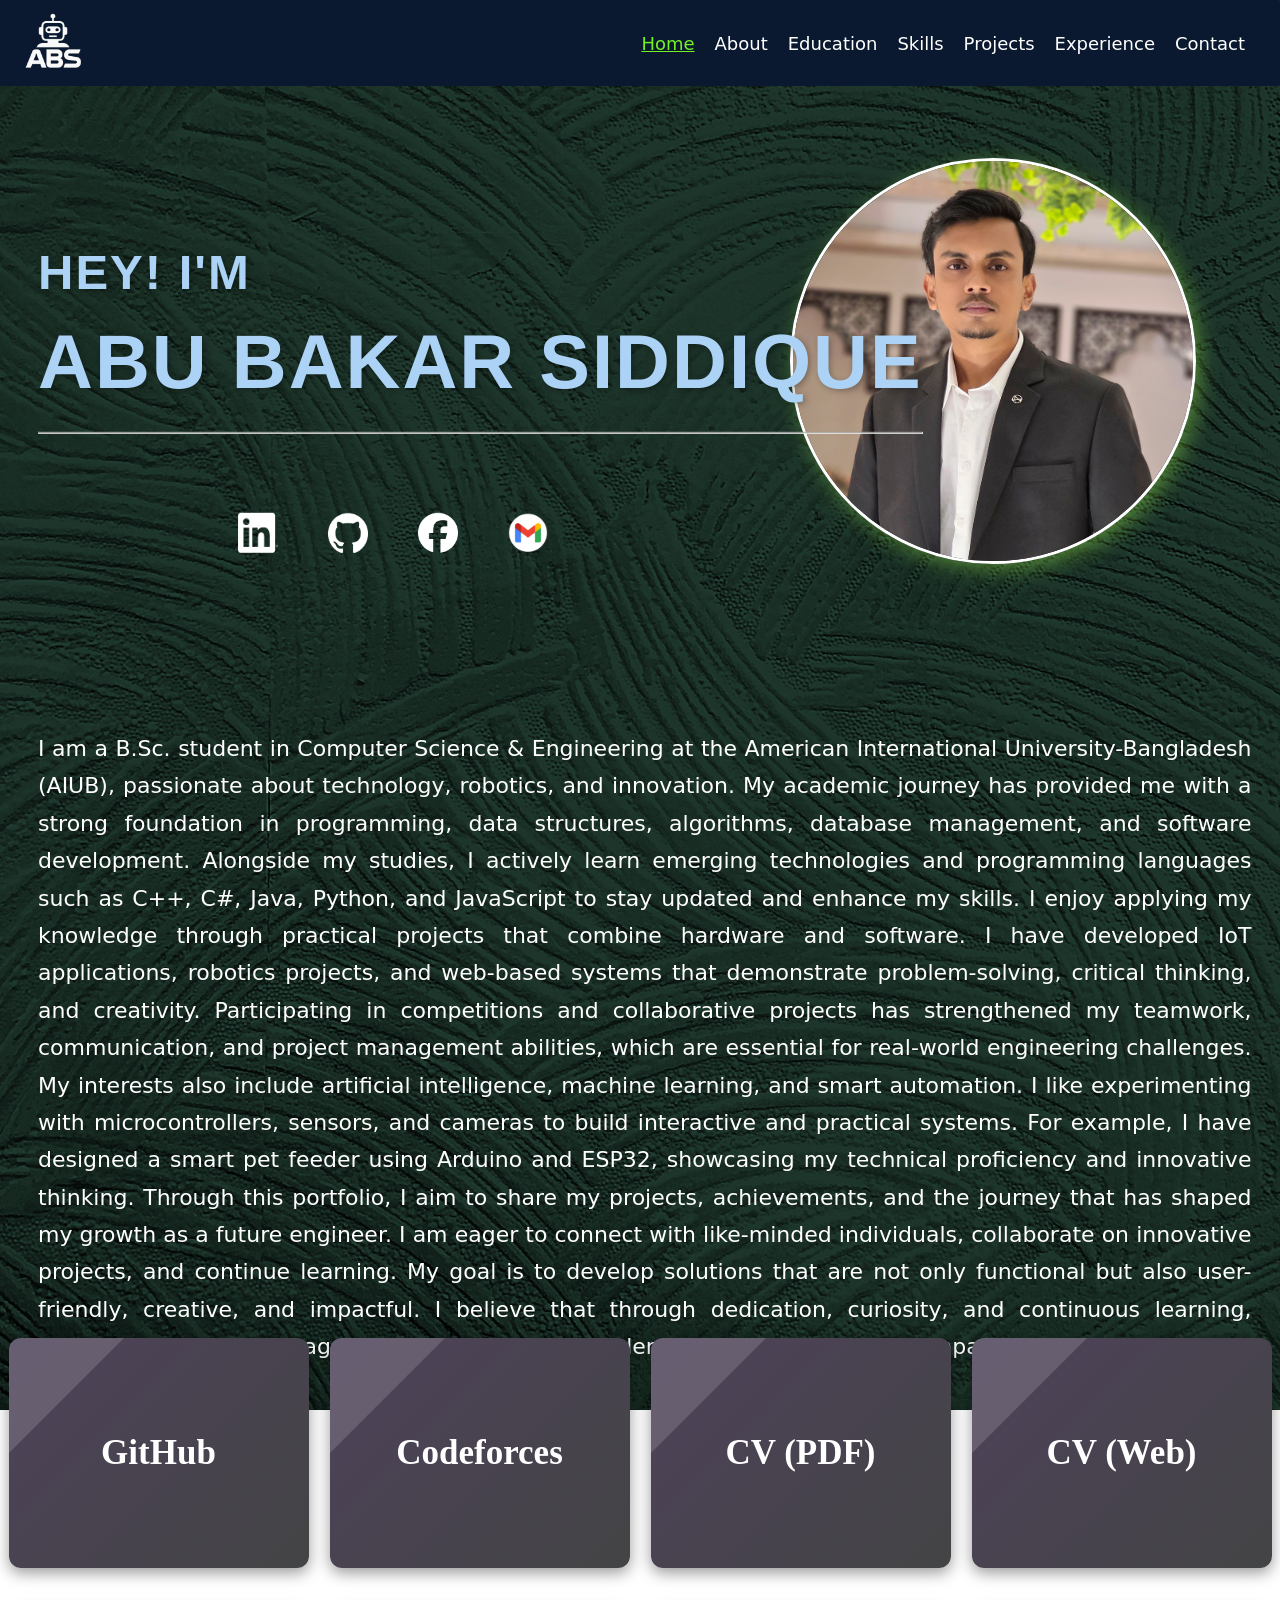
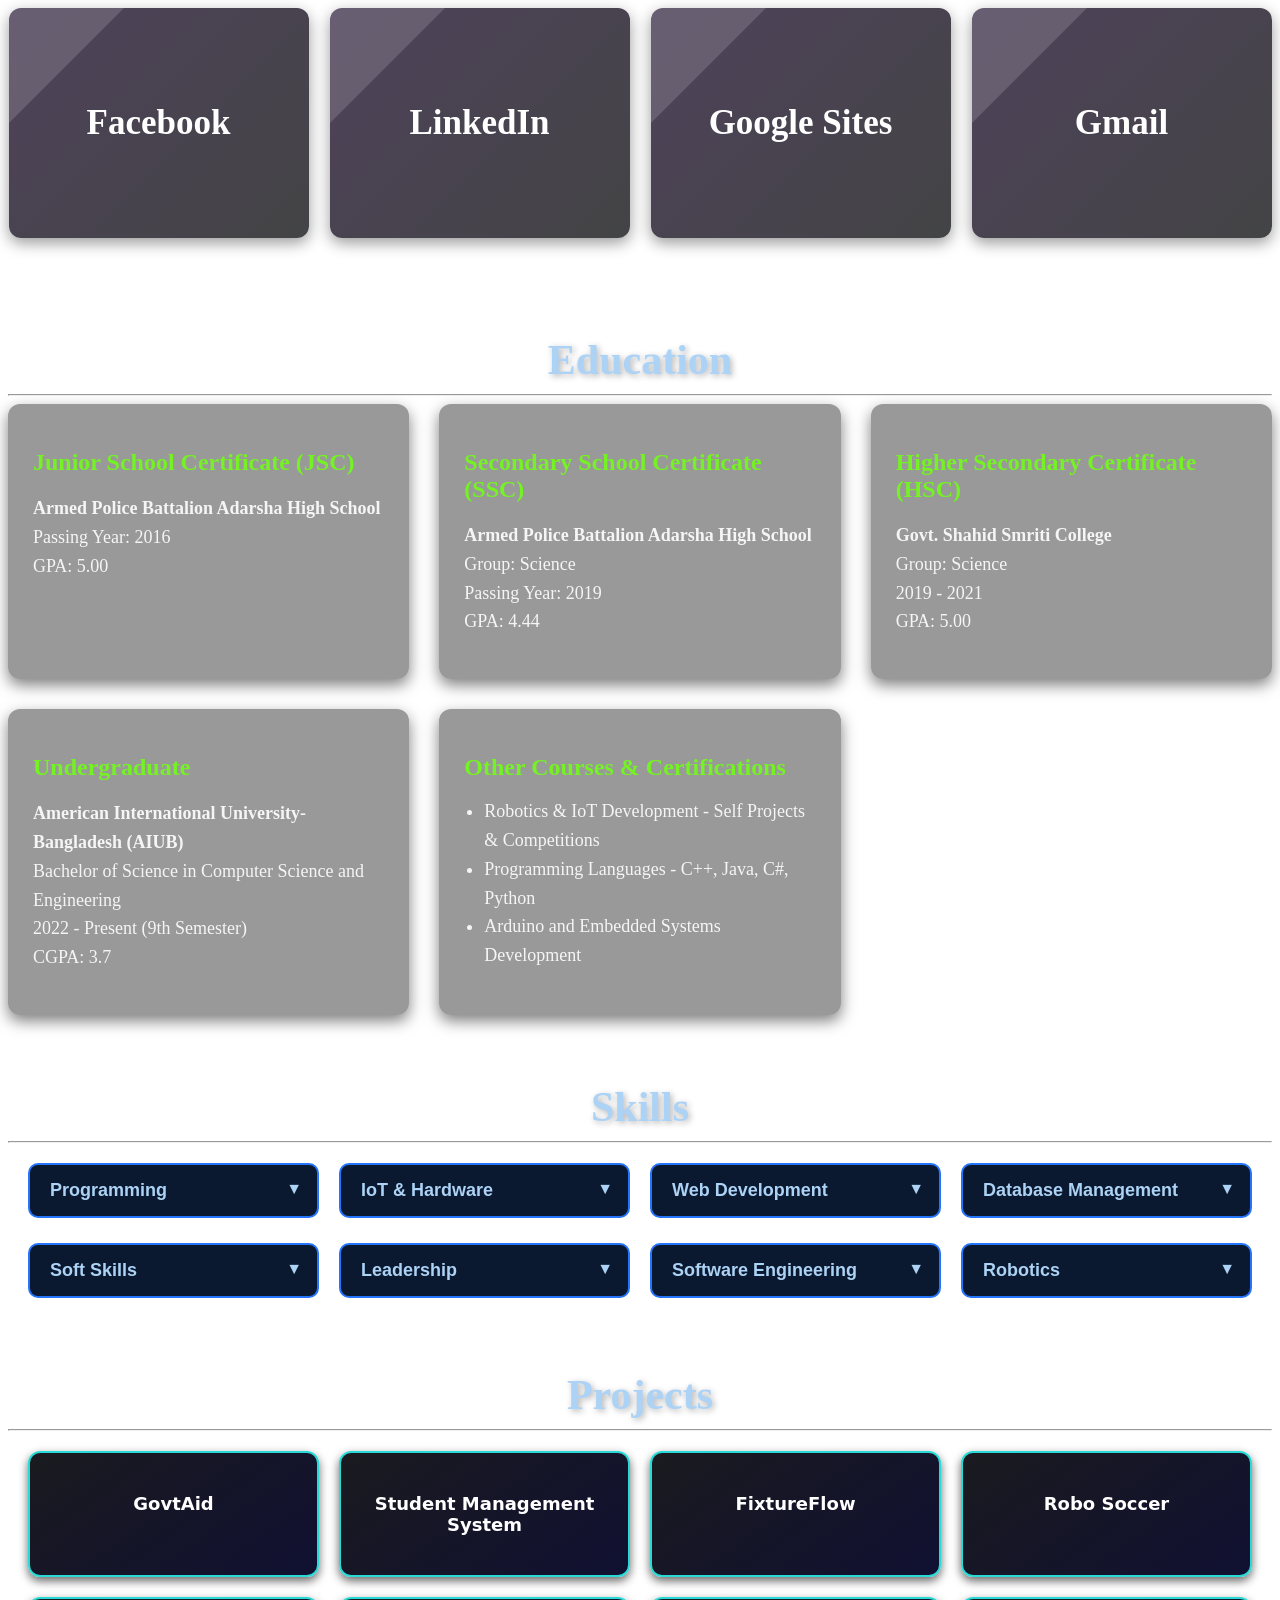
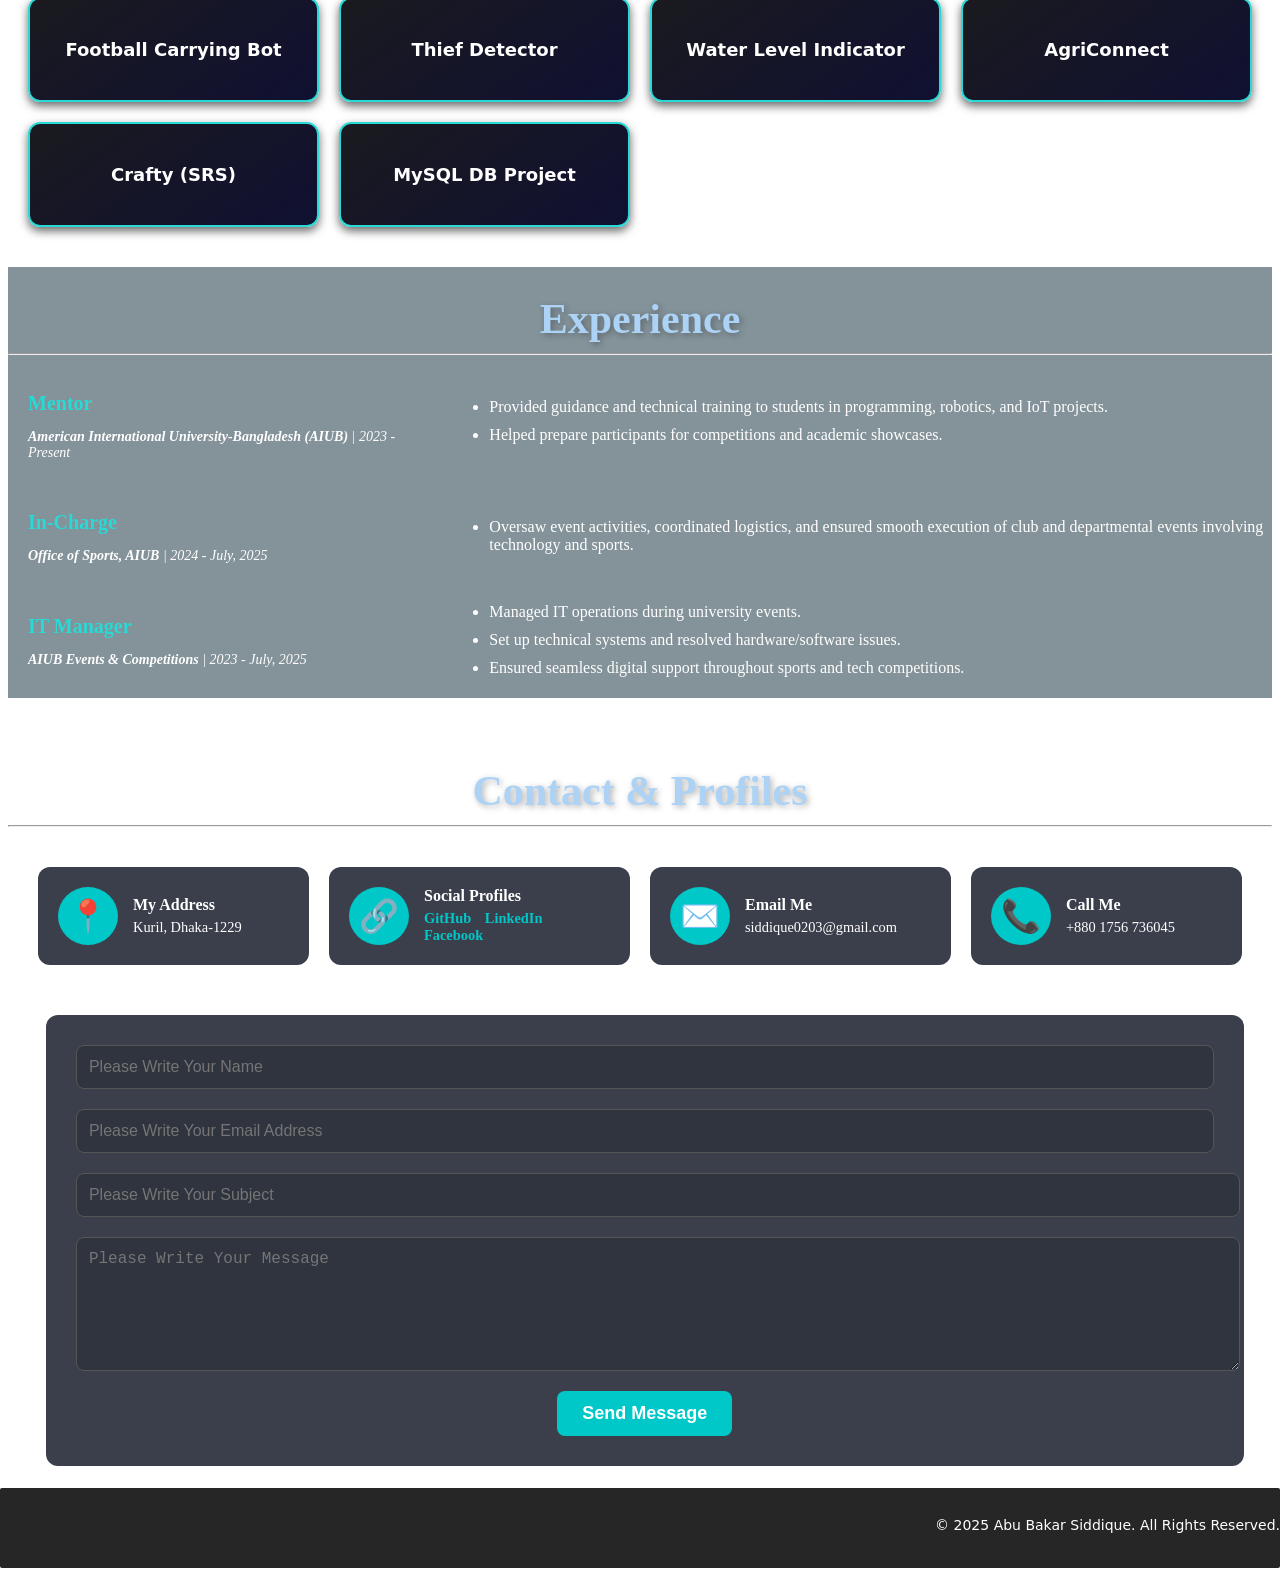
==== commit 2f71d829: "pp" ====
--- a/index.html
+++ b/index.html
@@ -22,7 +22,7 @@
 <body>
 
     <div id="no1" class="content">
-        <div id="sidimg"><img src="image/m.jpg"></div>
+        <div id="sidimg"><img src="image/pp.jpg"></div>
         <div class="name">
             <h1><span style="font-size: 49px;text-decoration:wavy;">Hey! I'm </span><br> ABU BAKAR SIDDIQUE </h1>
             <hr style="margin-top: -30px;">
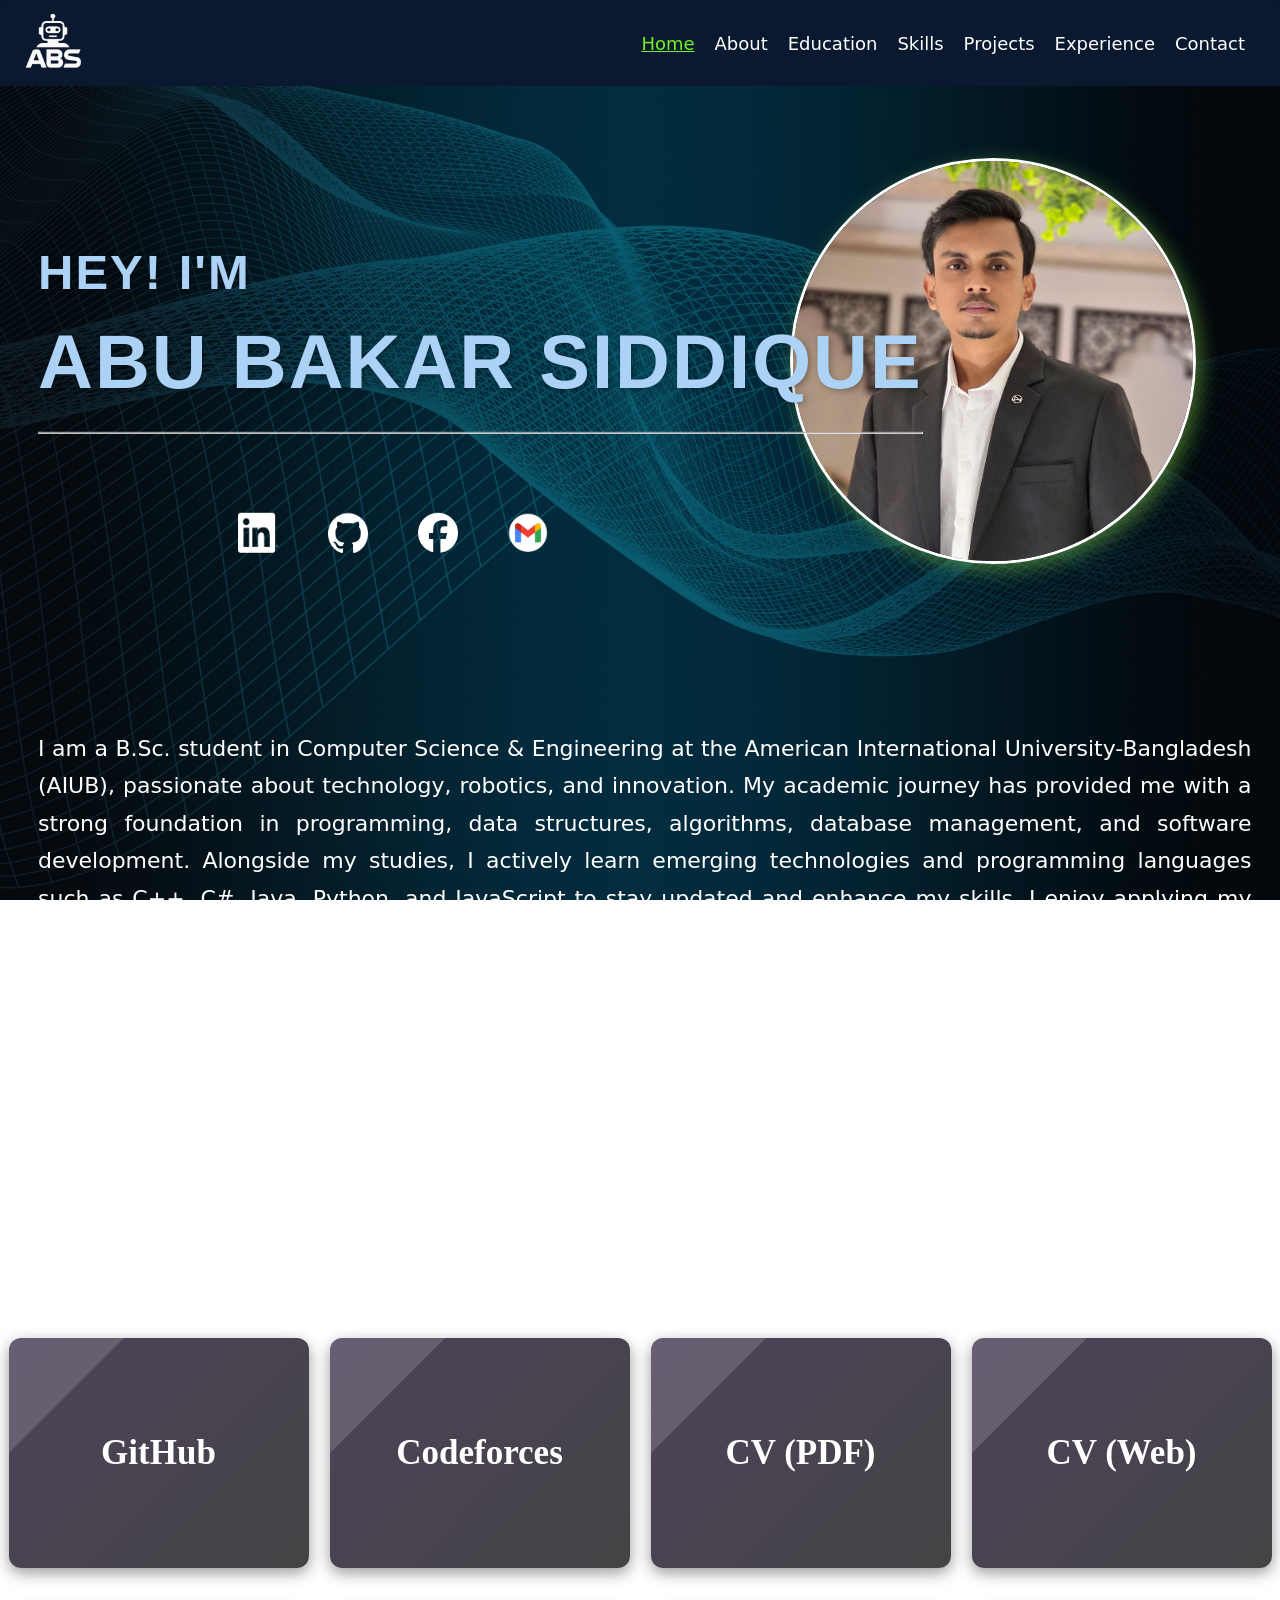
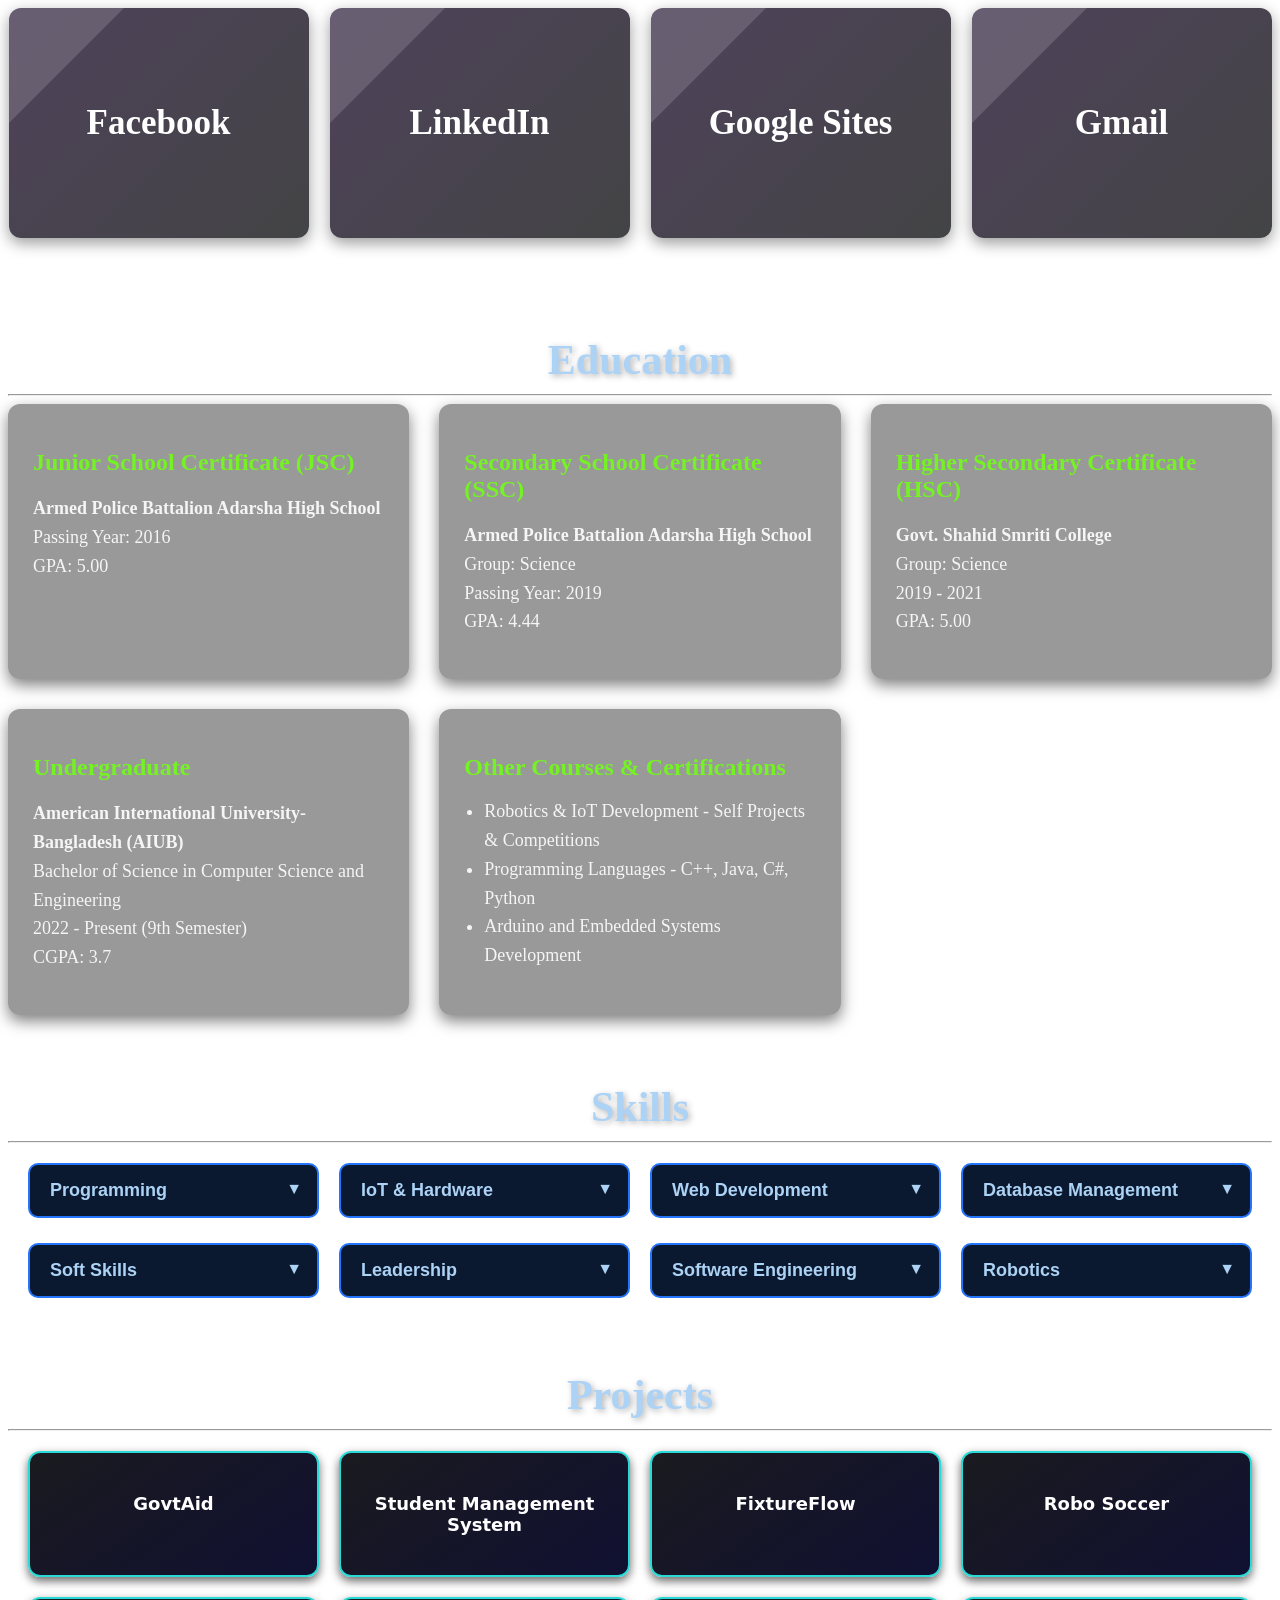
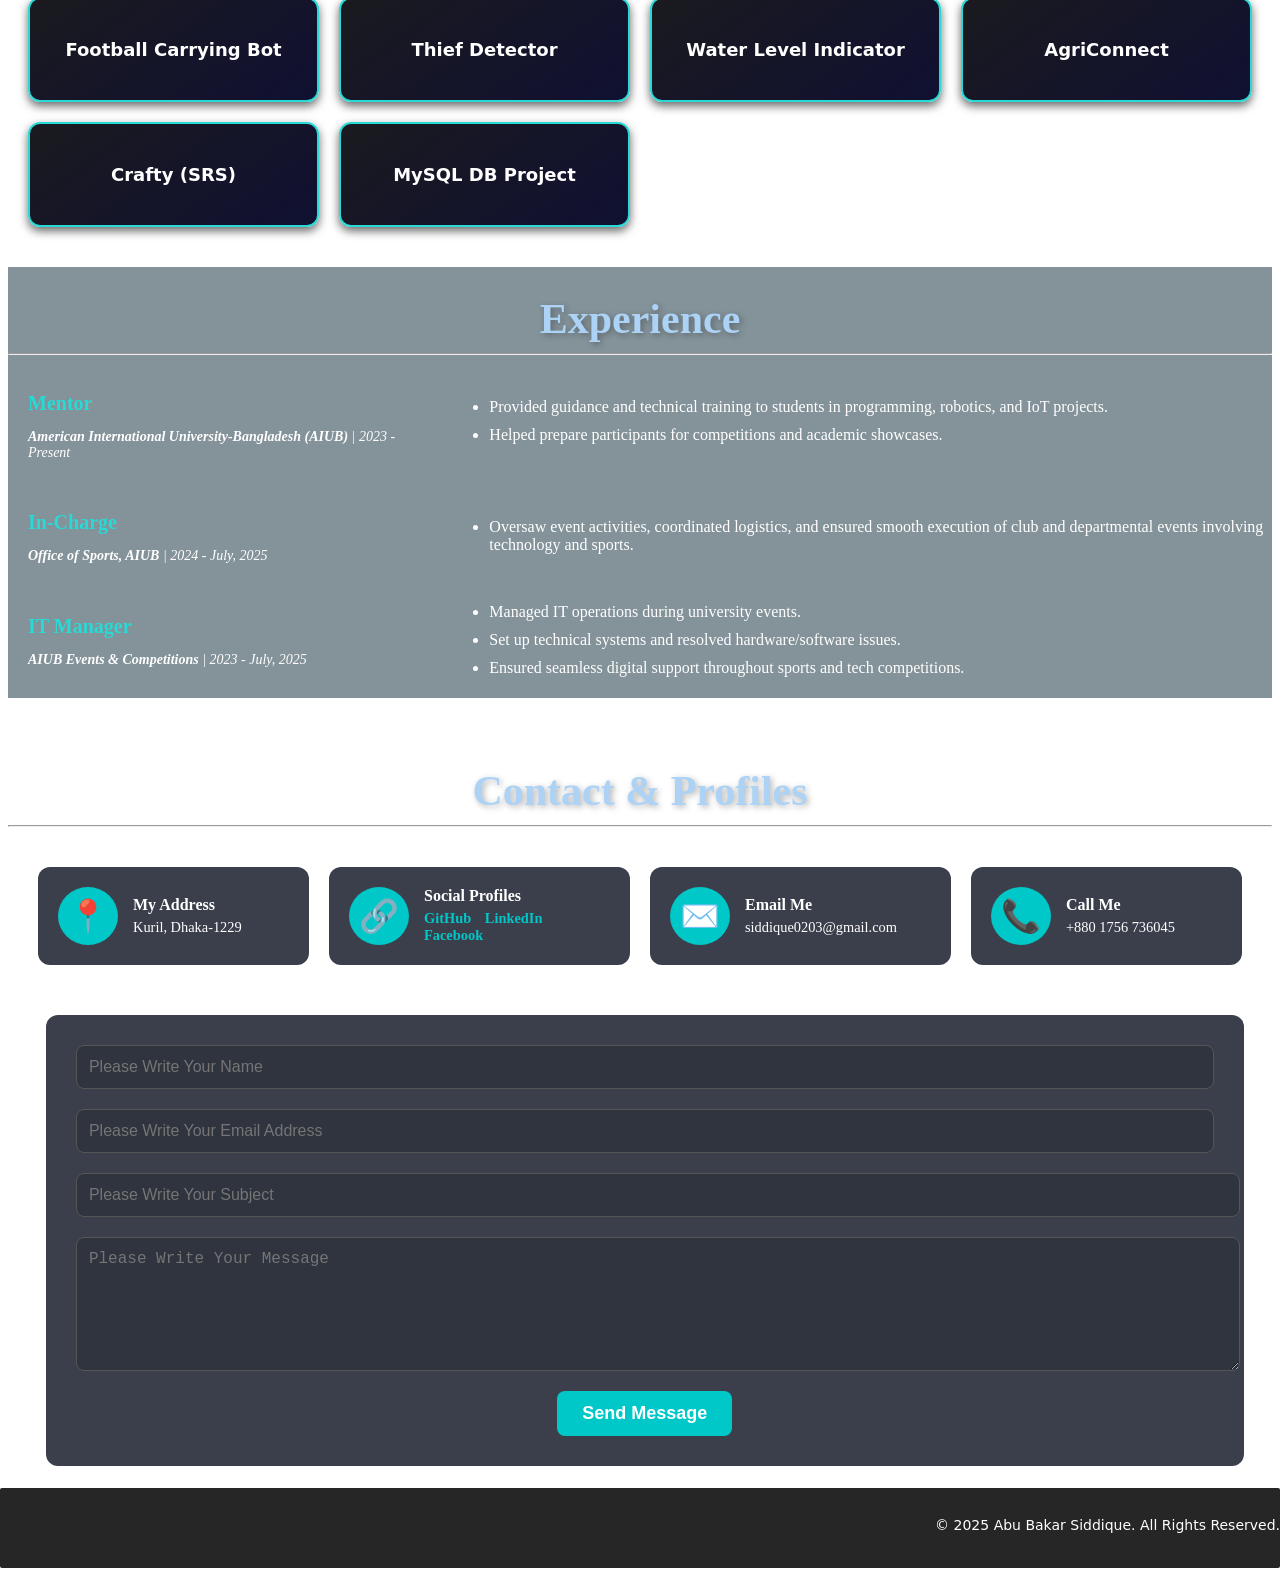
==== commit c78c1e49: "linkedin correction" ====
--- a/index.html
+++ b/index.html
@@ -28,7 +28,7 @@
             <hr style="margin-top: -30px;">
 
             <div class="social-links">
-                <a href="https://www.linkedin.com/in/md-abu-bakar-siddique-914b93255/" target="_blank">
+                <a href="https://www.linkedin.com/in/siddique0203/" target="_blank">
                     <img src="image/ln.png" alt="LinkedIn">
                 </a>
                 <a href="https://github.com/siddique0203" target="_blank">
--- a/style.css
+++ b/style.css
@@ -1,5 +1,5 @@
 body{   
-    background-image: url("image/bg.jpg");
+    background-image: url("image/Background.jpg");
     display: flex;
     flex-direction: column;
     background-repeat: no-repeat;
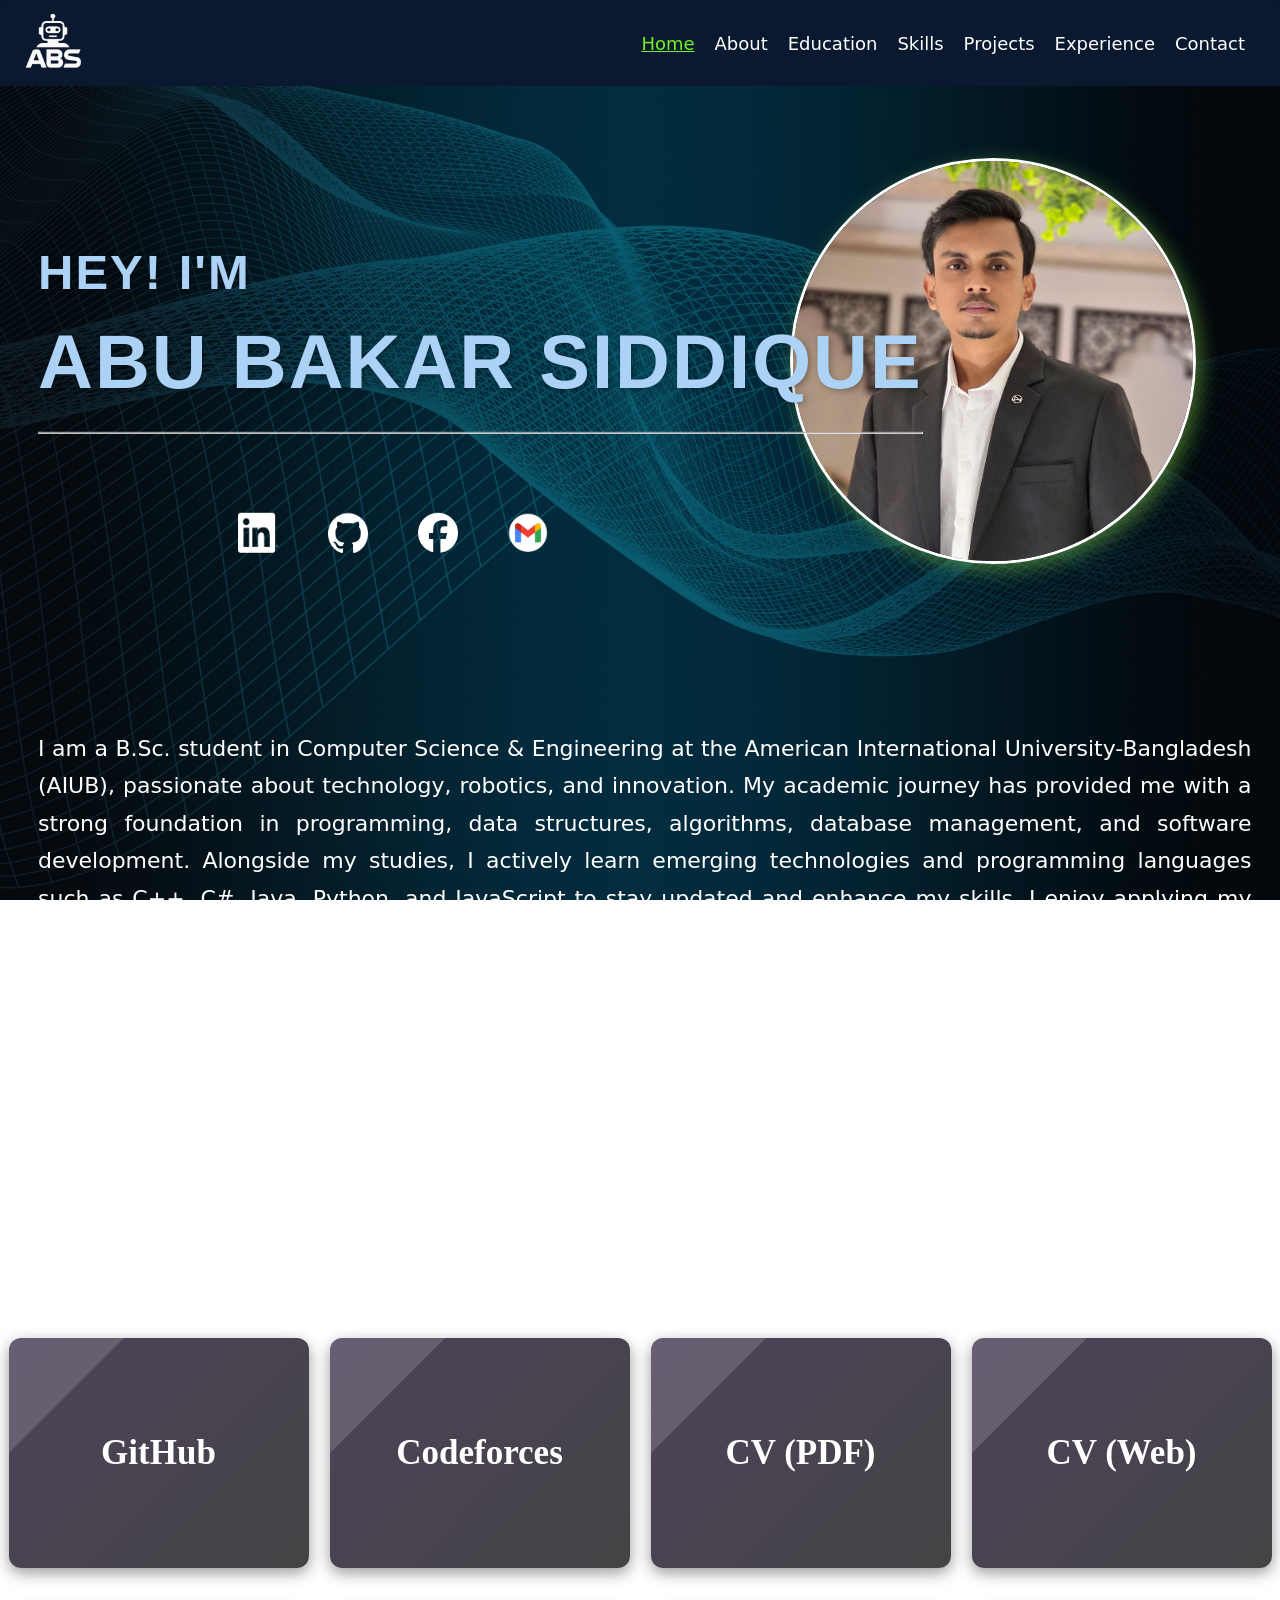
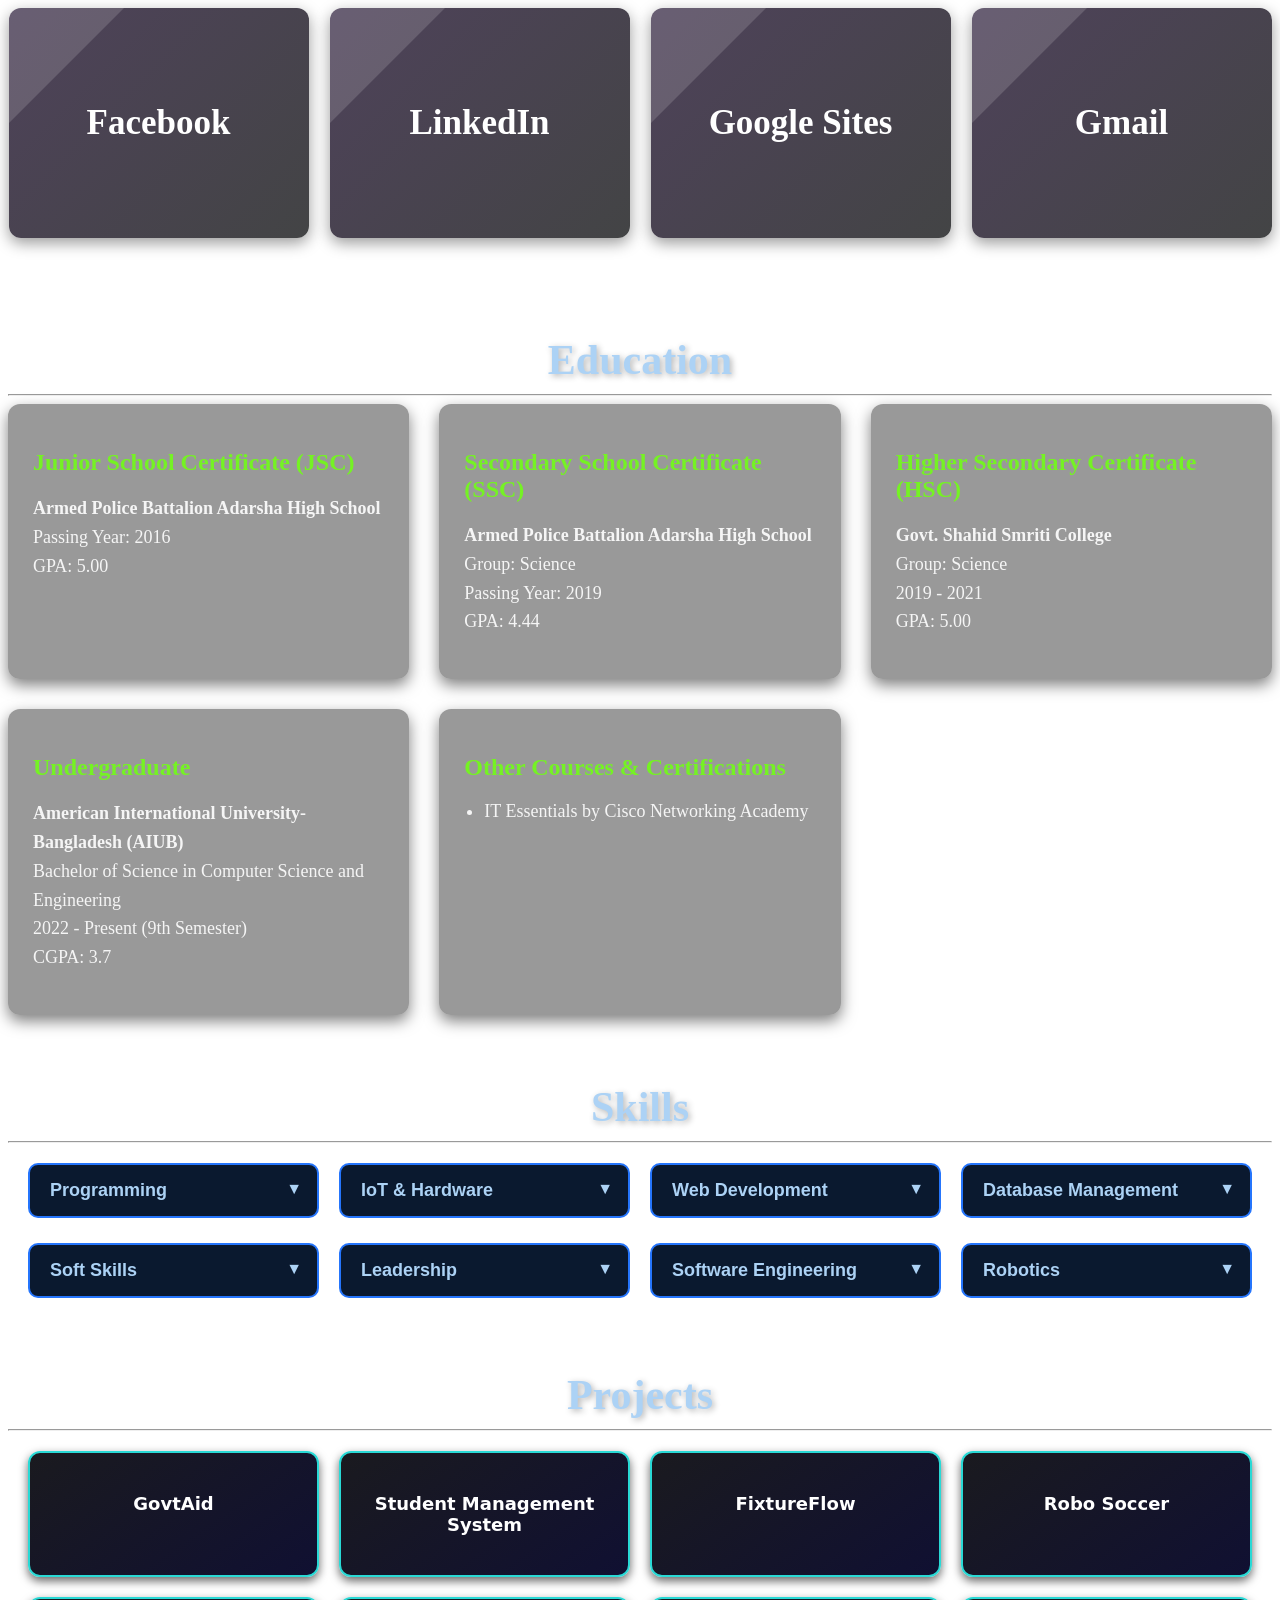
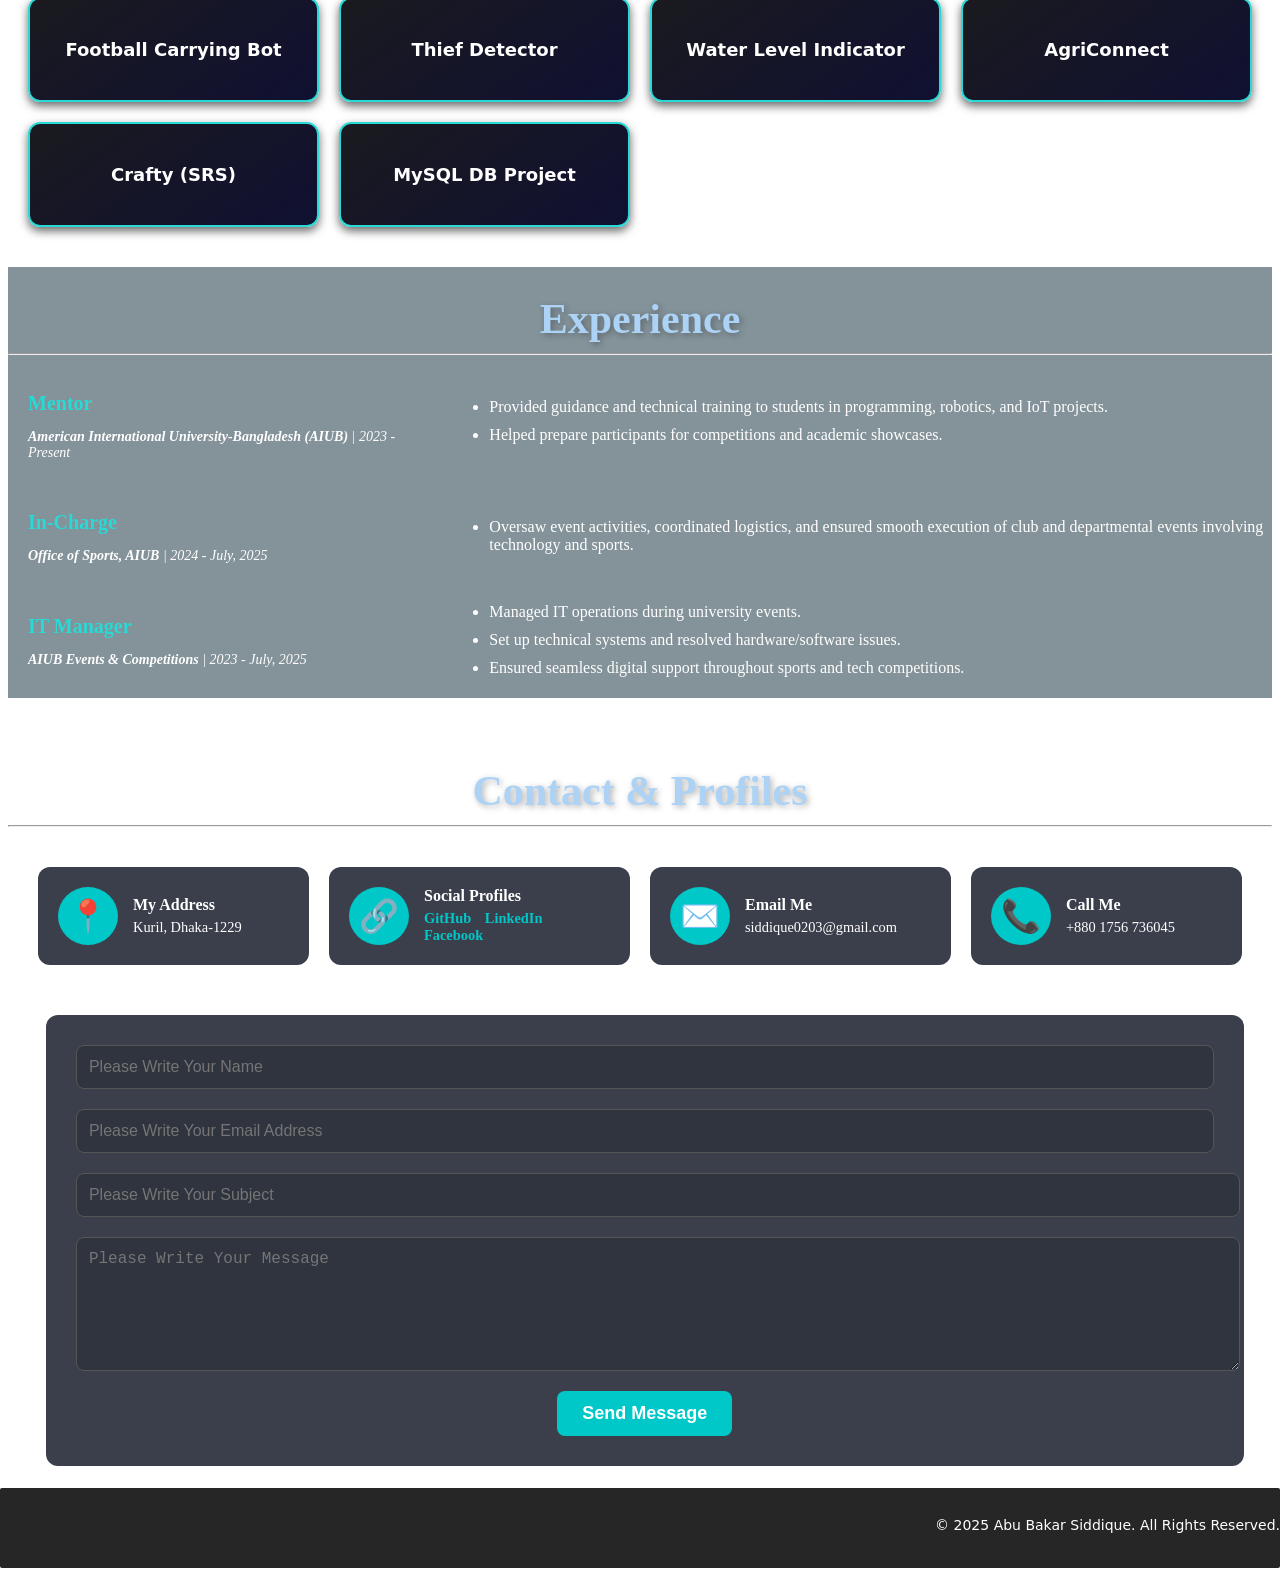
==== commit fafcfd77: "Last" ====
--- a/index.html
+++ b/index.html
@@ -46,12 +46,8 @@
             <p>
                 I am a B.Sc. student in Computer Science & Engineering at the American International University-Bangladesh (AIUB), passionate about technology, robotics, and innovation. My academic journey has provided me with a strong foundation in programming, data
                 structures, algorithms, database management, and software development. Alongside my studies, I actively learn emerging technologies and programming languages such as C++, C#, Java, Python, and JavaScript to stay updated and enhance my
-                skills. I enjoy applying my knowledge through practical projects that combine hardware and software. I have developed IoT applications, robotics projects, and web-based systems that demonstrate problem-solving, critical thinking, and creativity.
-                Participating in competitions and collaborative projects has strengthened my teamwork, communication, and project management abilities, which are essential for real-world engineering challenges. My interests also include artificial intelligence,
-                machine learning, and smart automation. I like experimenting with microcontrollers, sensors, and cameras to build interactive and practical systems. For example, I have designed a smart pet feeder using Arduino and ESP32, showcasing my
-                technical proficiency and innovative thinking. Through this portfolio, I aim to share my projects, achievements, and the journey that has shaped my growth as a future engineer. I am eager to connect with like-minded individuals, collaborate
-                on innovative projects, and continue learning. My goal is to develop solutions that are not only functional but also user-friendly, creative, and impactful. I believe that through dedication, curiosity, and continuous learning, technology
-                can be leveraged to solve real-world problems and create a positive impact in society.
+                skills. I enjoy applying my knowledge through practical projects that combine hardware and software. As a Computer Science student I have experience in analysing requirements, creating clear documentation, and designing structured workflows. 
+                Focused on software quality, following SDLC and STLC practices, and identifying gaps to improve systems. Strong communicator who enjoys working with teams and turning ideas into reliable, well-organized solutions.
             </p>
         </div>
 
@@ -60,7 +56,7 @@
         <div id="about-buttons">
             <a href="https://github.com/siddique0203" target="_blank" class="btn">GitHub</a>
             <a href="https://codeforces.com/profile/SIDDIQUE.C" target="_blank" class="btn">Codeforces</a>
-            <a href="https://aiubedu60714-my.sharepoint.com/:b:/g/personal/22-48322-3_student_aiub_edu/IQCICWanB8akQYwQ9LZYaVQyARojucy5ZVUGJmR1DVt83Jo?e=qsr6ls" target="_blank" class="btn">CV (PDF)</a>
+            <a href="https://aiubedu60714-my.sharepoint.com/:b:/g/personal/22-48322-3_student_aiub_edu/IQCICWanB8akQYwQ9LZYaVQyARojucy5ZVUGJmR1DVt83Jo?e=IiVLJv" target="_blank" class="btn">CV (PDF)</a>
             <a href="cv.html" target="_blank" class="btn">CV (Web)</a>
             <a href="https://facebook.com/mdabubakar.siddique.1614" target="_blank" class="btn">Facebook</a>
             <a href="https://www.linkedin.com/in/siddique0203/" target="_blank" class="btn">LinkedIn</a>
@@ -97,9 +93,8 @@
             <section>
                 <h2>Other Courses & Certifications</h2>
                 <ul>
-                    <li>Robotics & IoT Development - Self Projects & Competitions</li>
-                    <li>Programming Languages - C++, Java, C#, Python</li>
-                    <li>Arduino and Embedded Systems Development</li>
+                    <li>IT Essentials by Cisco Networking Academy</li>
+                  
                 </ul>
             </section>
         </div>
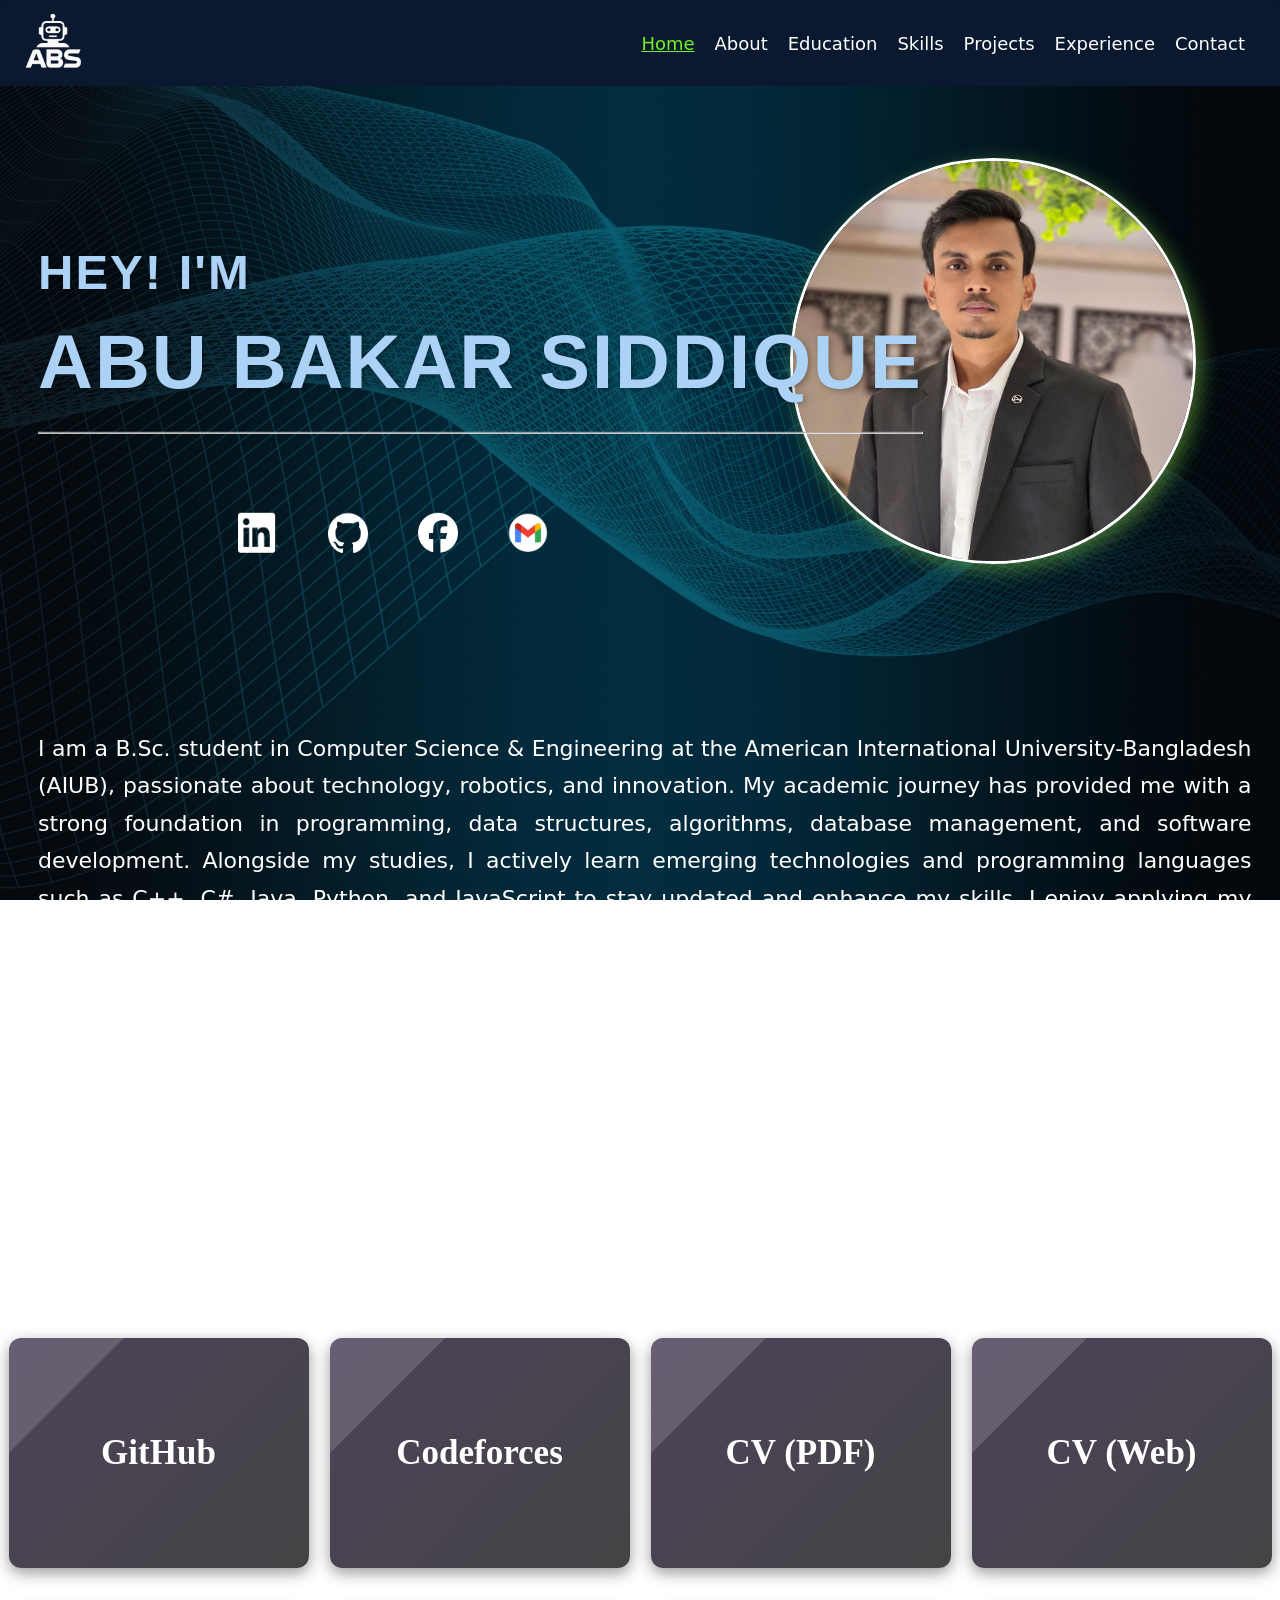
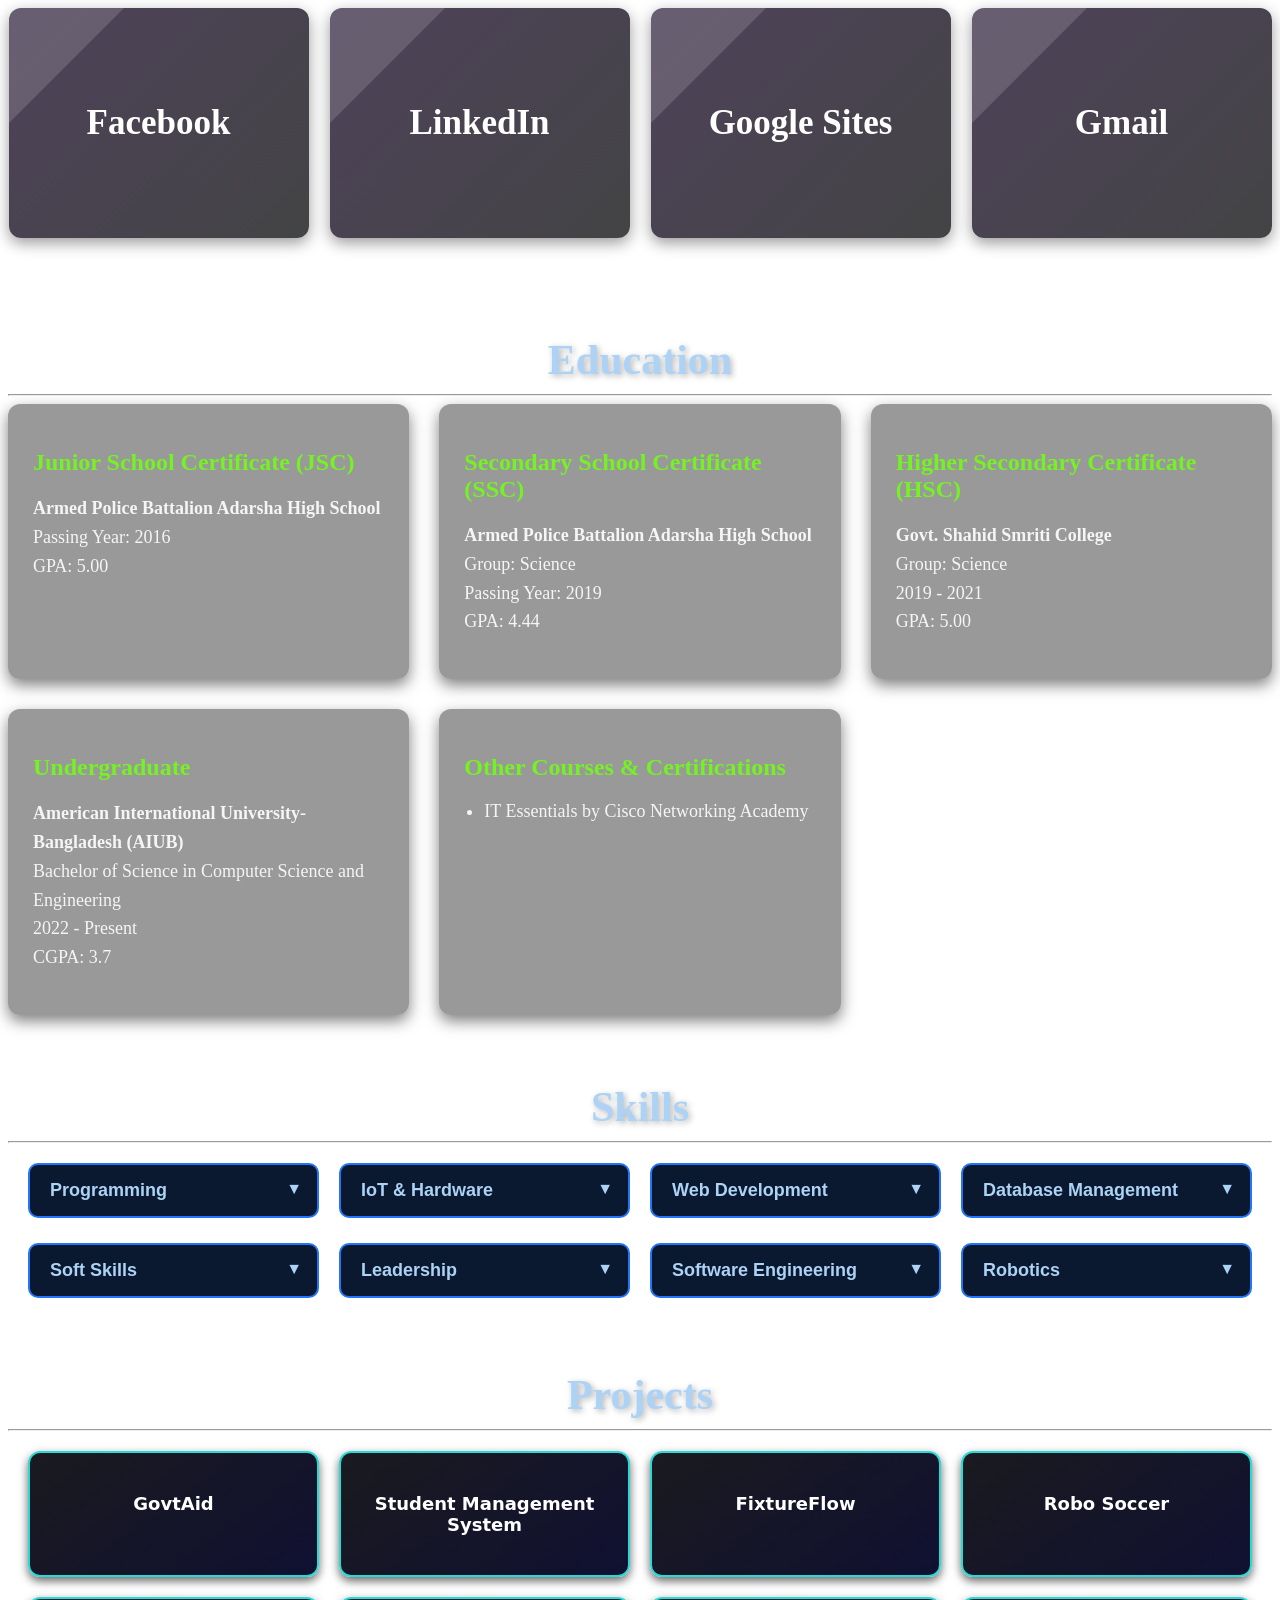
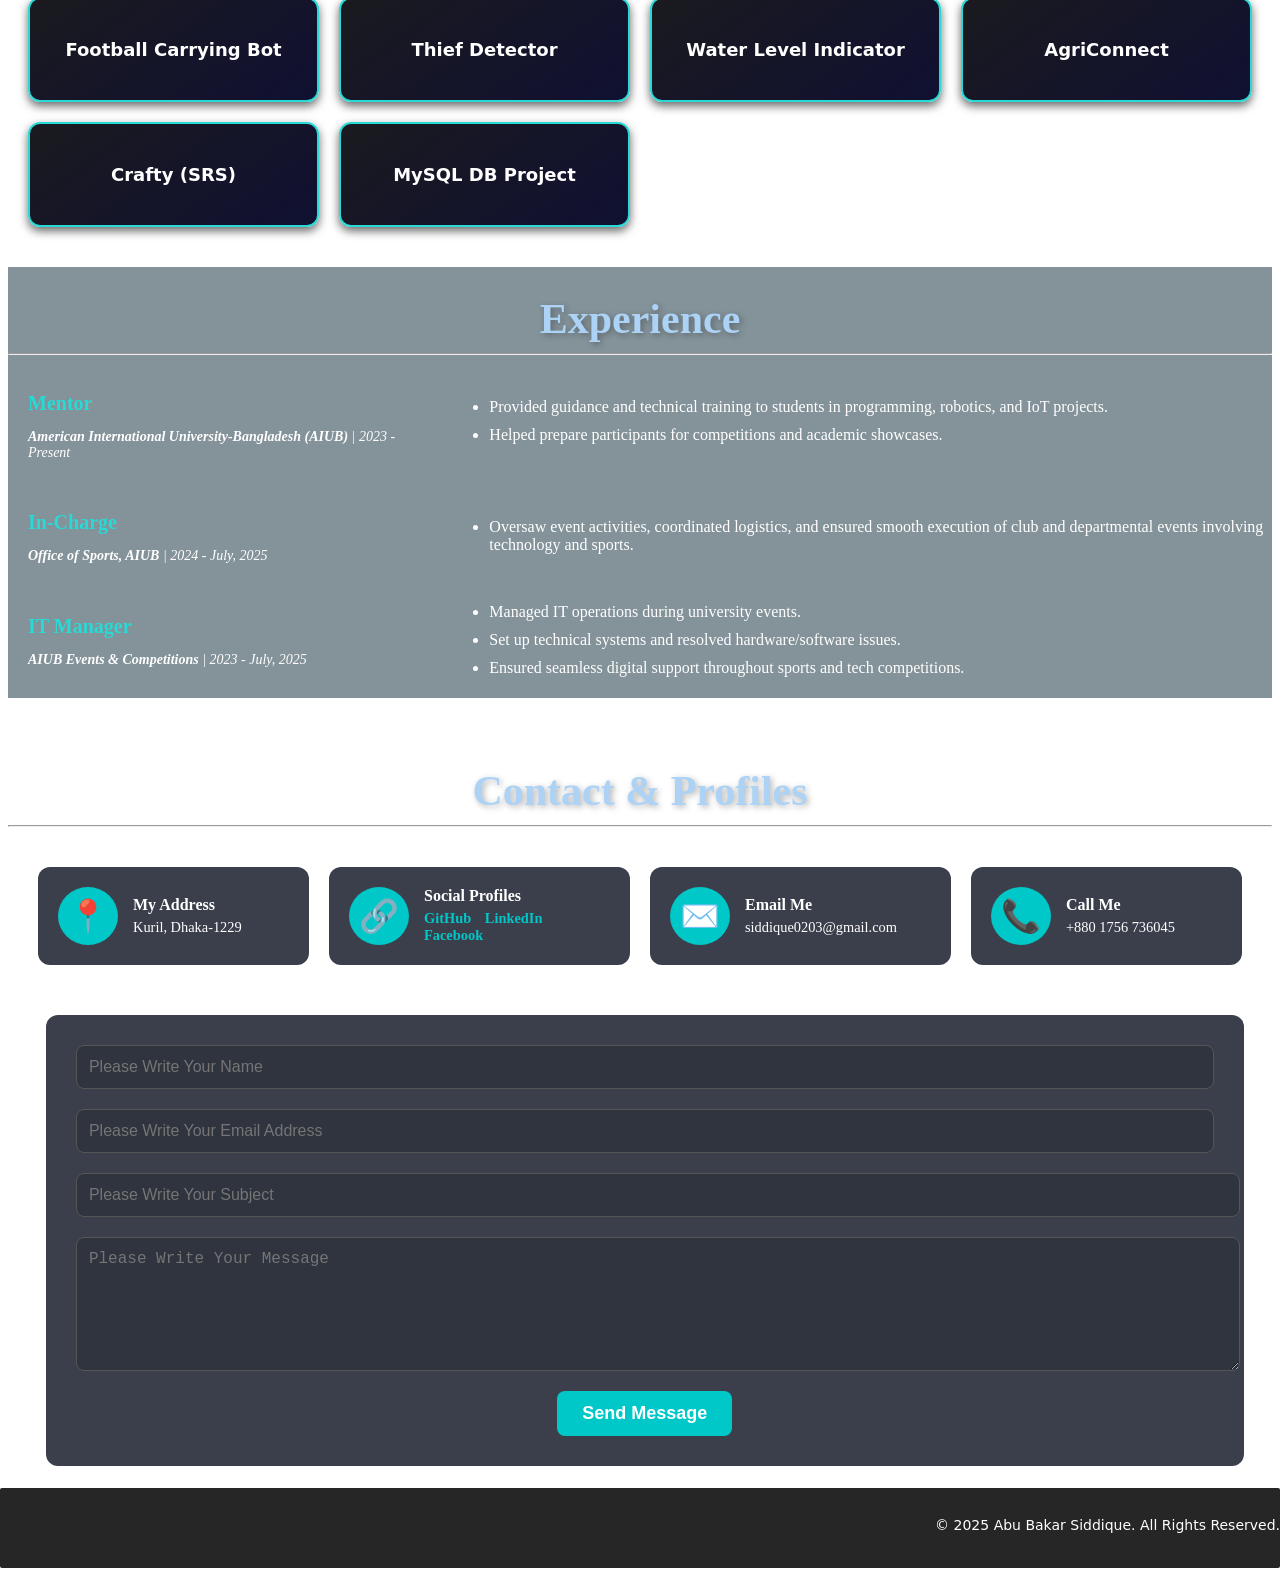
==== commit c140df79: "Fix formatting of education section in index.html." ====
--- a/index.html
+++ b/index.html
@@ -87,7 +87,7 @@
 
             <section>
                 <h2>Undergraduate</h2>
-                <p><strong>American International University-Bangladesh (AIUB)</strong><br> Bachelor of Science in Computer Science and Engineering<br> 2022 - Present (9th Semester)<br> CGPA: 3.7</p>
+                <p><strong>American International University-Bangladesh (AIUB)</strong><br> Bachelor of Science in Computer Science and Engineering<br> 2022 - Present <br> CGPA: 3.7</p>
             </section>
 
             <section>
@@ -347,7 +347,7 @@
                     <h4>Social Profiles</h4>
                     <p>
                         <a href="https://github.com/siddique0203" target="_blank">GitHub</a>
-                        <a href="https://www.linkedin.com/in/md-abu-bakar-siddique-914b93255/" target="_blank">LinkedIn</a>
+                        <a href="https://www.linkedin.com/in/siddique0203/" target="_blank">LinkedIn</a>
                         <a href="https://www.facebook.com/mdabubakar.siddique.1614" target="_blank">Facebook</a>
                     </p>
                 </div>
